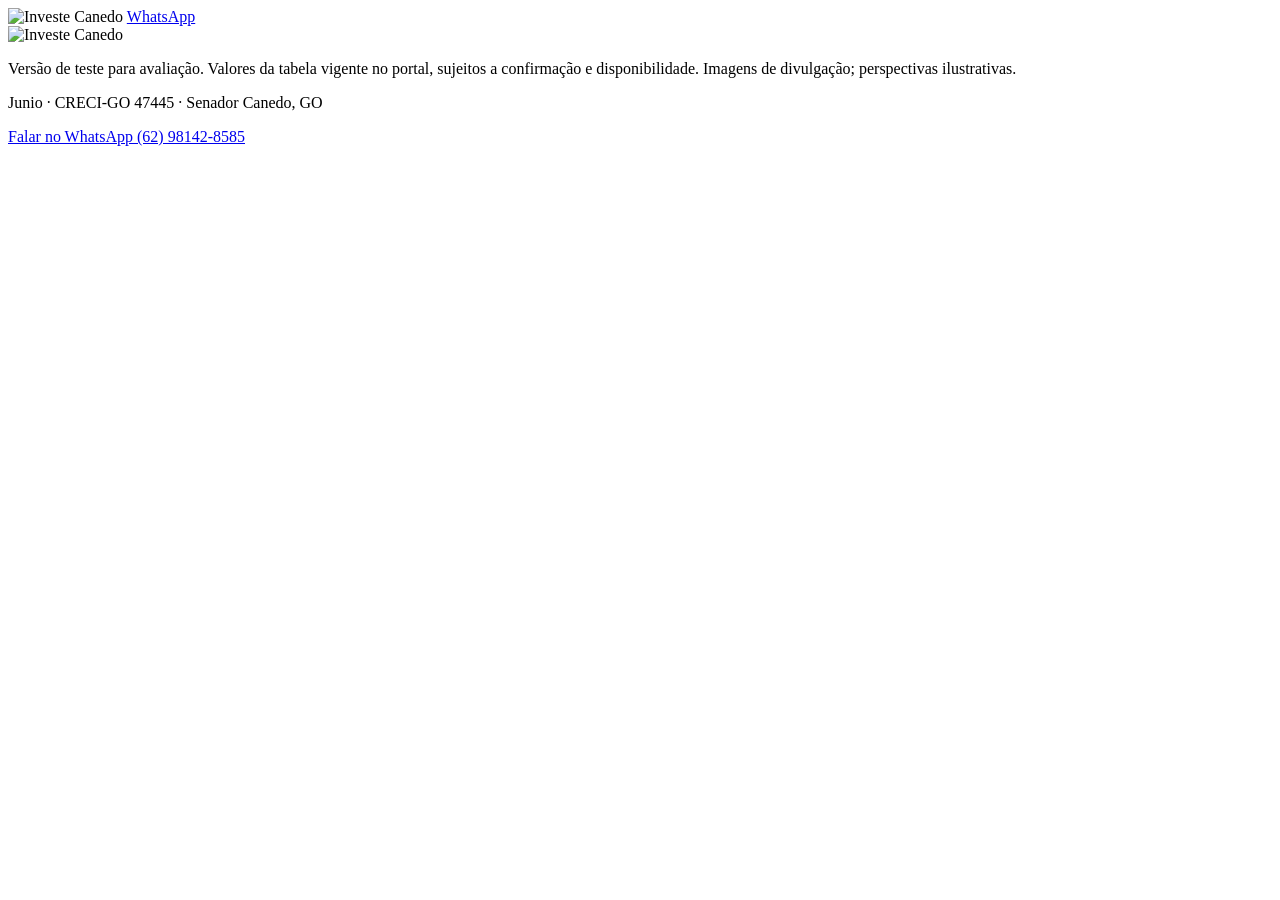
==== index.html @ da69e2e7 "vitrine teste: agendamento de visita (index.html)" ====
<!DOCTYPE html>
<html lang="pt-BR">
<head>
<meta charset="UTF-8">
<meta name="viewport" content="width=device-width, initial-scale=1.0, viewport-fit=cover">
<title>Investe Canedo — Imóveis em Senador Canedo</title>
<meta name="description" content="Lançamentos, apartamentos, casas e lotes em Senador Canedo e região. Versão de teste.">
<link rel="icon" href="favicon-32.png" sizes="32x32">
<link rel="preconnect" href="https://fonts.googleapis.com">
<link rel="preconnect" href="https://fonts.gstatic.com" crossorigin>
<link href="https://fonts.googleapis.com/css2?family=Playfair+Display:wght@600;700;800&family=DM+Sans:wght@400;500;600;700&display=swap" rel="stylesheet">
<link rel="stylesheet" href="styles.css">
</head>
<body data-layout="netflix">

<header class="topbar">
  <img class="brand" src="assets/logo-investe-canedo-Dipdh3-9.png" alt="Investe Canedo">
  <a class="top-cta" id="wa-top" href="#" target="_blank" rel="noopener">WhatsApp</a>
</header>

<main id="app"></main>

<footer class="footer">
  <img class="brand-footer" src="assets/logo-investe-canedo-Dipdh3-9.png" alt="Investe Canedo">
  <p class="f-note">Versão de teste para avaliação. Valores da tabela vigente no portal, sujeitos a confirmação e disponibilidade. Imagens de divulgação; perspectivas ilustrativas.</p>
  <p class="f-note">Junio · CRECI-GO 47445 · Senador Canedo, GO</p>
  <p class="f-note"><a id="wa-footer" href="#" target="_blank" rel="noopener">Falar no WhatsApp (62) 98142-8585</a></p>
</footer>

<a id="wa-float" href="#" target="_blank" rel="noopener" aria-label="Falar no WhatsApp">
  <svg viewBox="0 0 32 32" width="26" height="26" fill="#fff" aria-hidden="true"><path d="M16 3C9.4 3 4 8.4 4 15c0 2.1.6 4.2 1.6 6L4 29l8.2-1.5c1.2.5 2.5.8 3.8.8 6.6 0 12-5.4 12-12S22.6 3 16 3zm5.9 16.9c-.3.8-1.5 1.5-2.4 1.6-.6.1-1.4.2-4.1-.9-3.4-1.4-5.6-4.9-5.8-5.1-.2-.2-1.4-1.9-1.4-3.6s.9-2.5 1.2-2.9c.3-.3.7-.4.9-.4h.7c.2 0 .5-.1.8.6.3.8 1.1 2.6 1.2 2.8.1.2.2.4 0 .7-.1.2-.2.4-.4.6l-.6.7c-.2.2-.4.4-.2.8.2.4 1 1.7 2.2 2.7 1.5 1.4 2.8 1.8 3.2 2 .4.2.6.2.9-.1.2-.3 1-1.2 1.3-1.6.3-.4.5-.3.9-.2.4.1 2.2 1 2.6 1.2.4.2.6.3.7.4.1.3.1 1-.2 1.3z"/></svg>
</a>

<script src="data.js"></script>
<script src="app.js"></script>
</body>
</html>
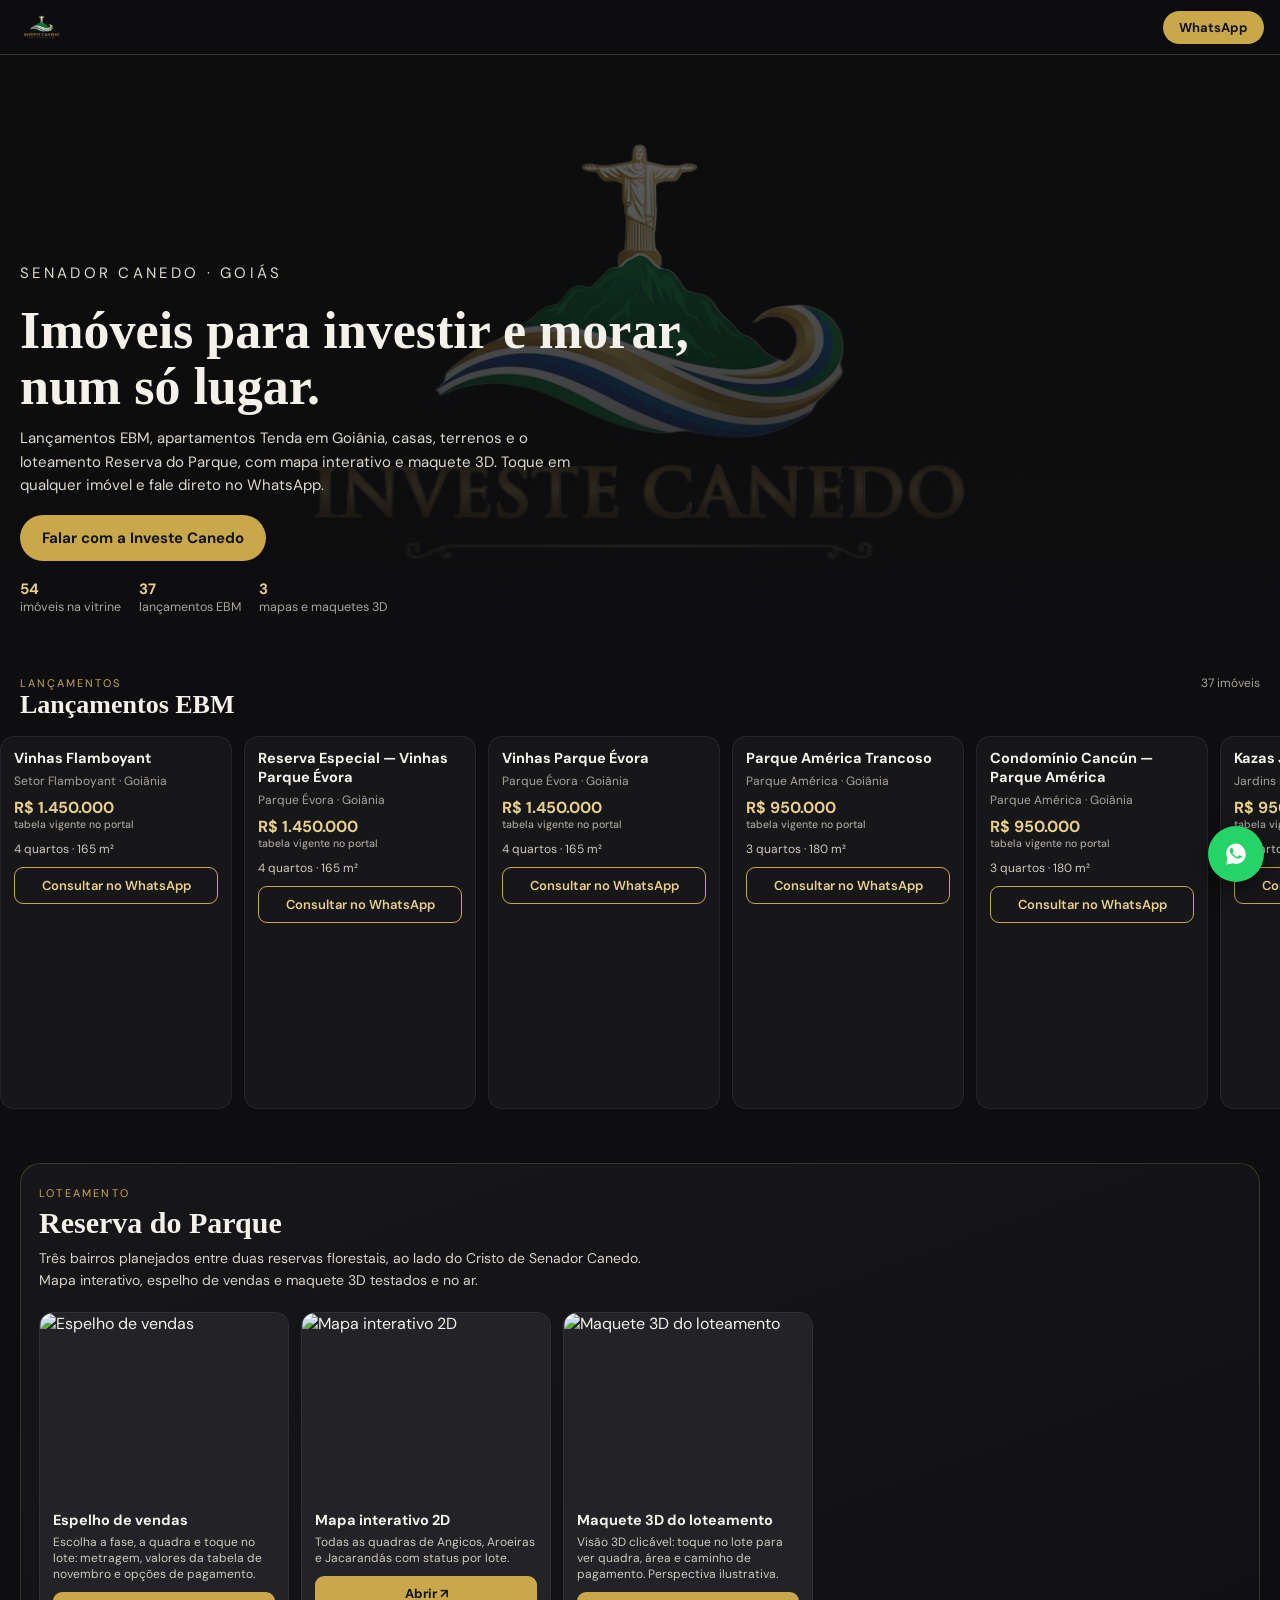
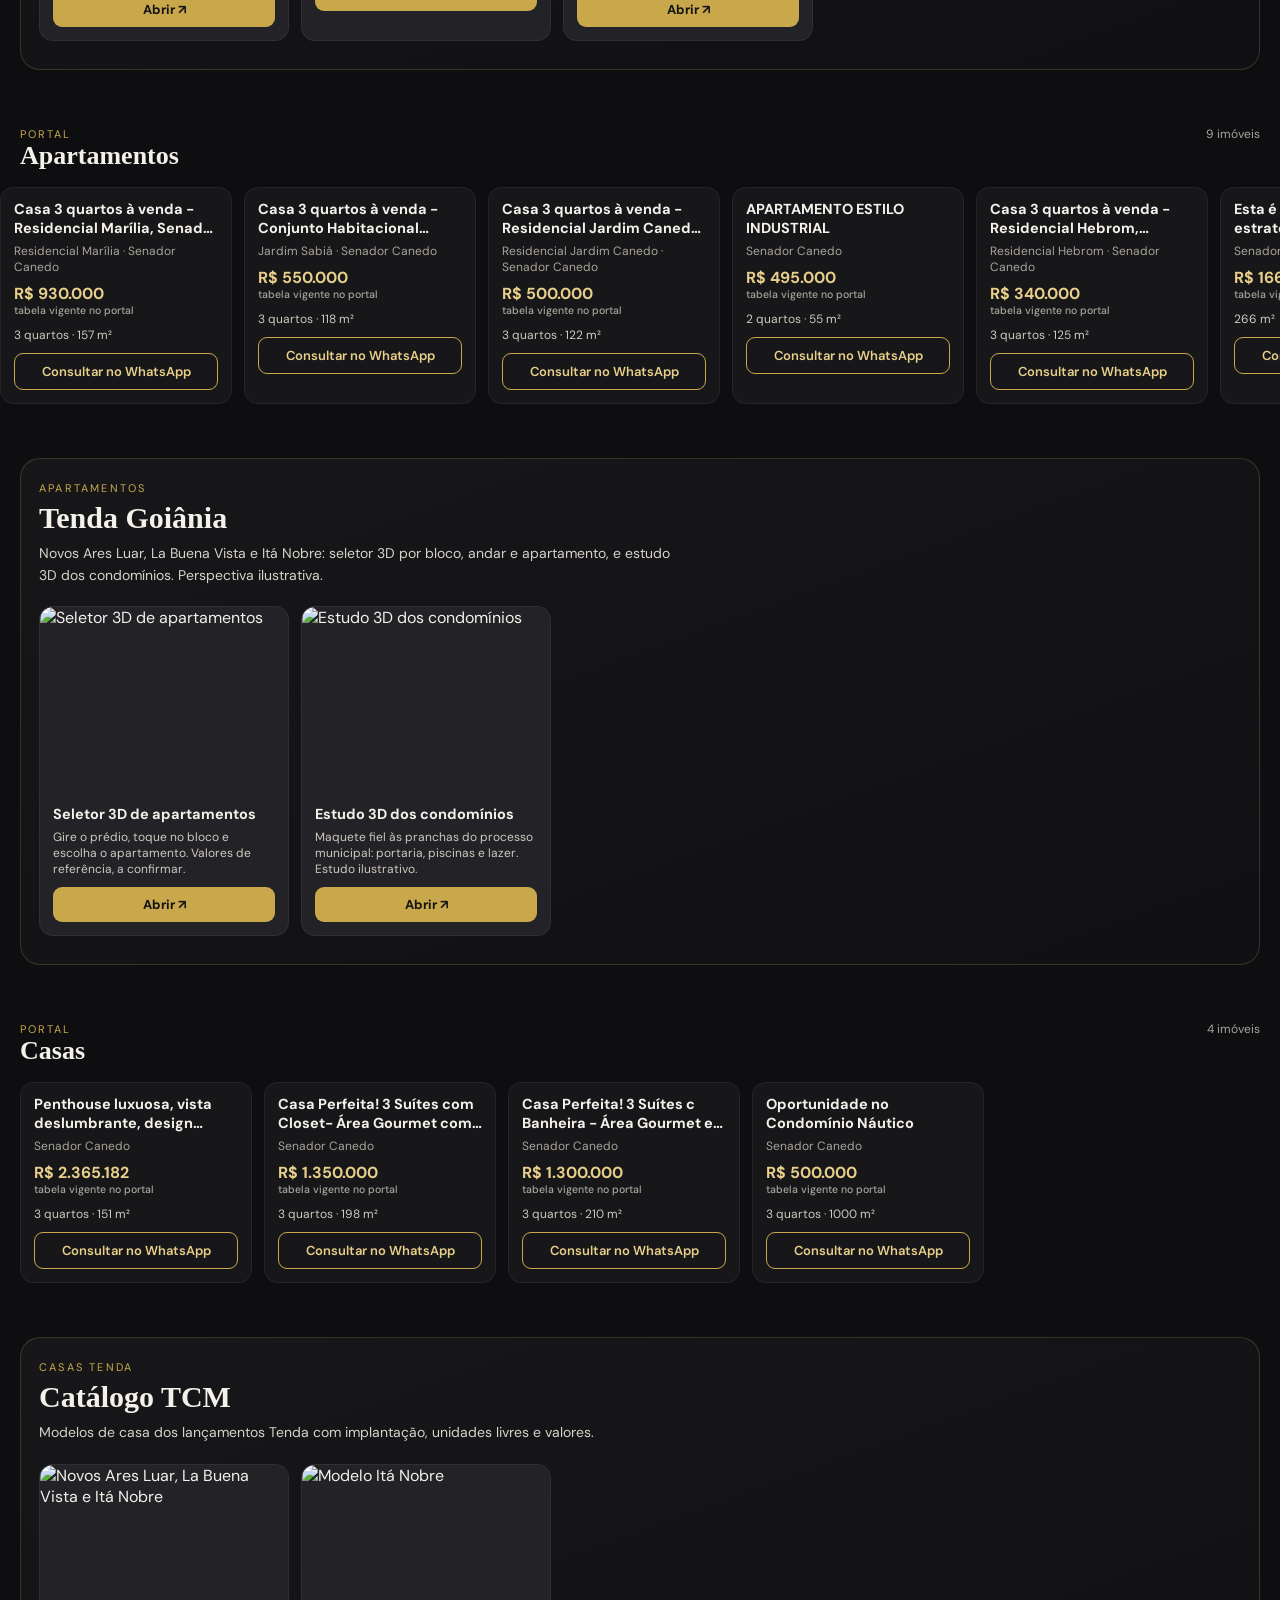
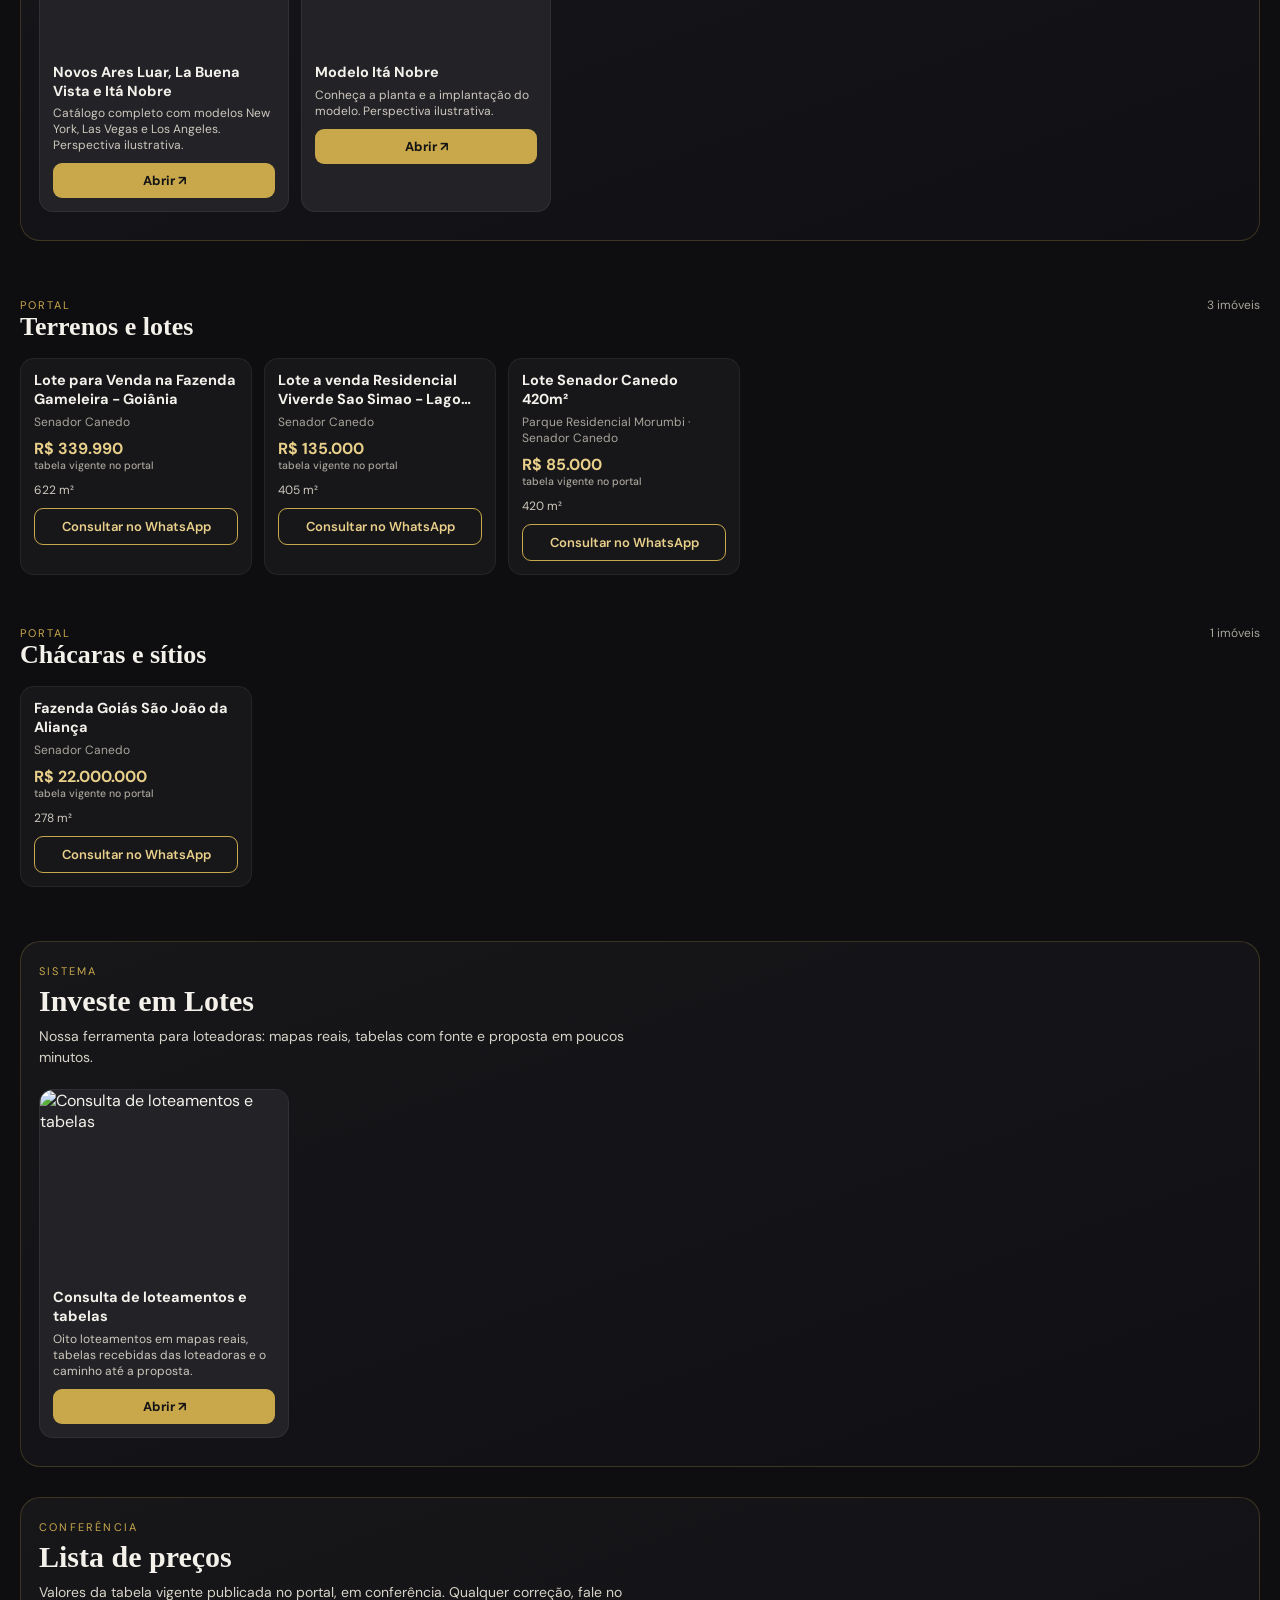
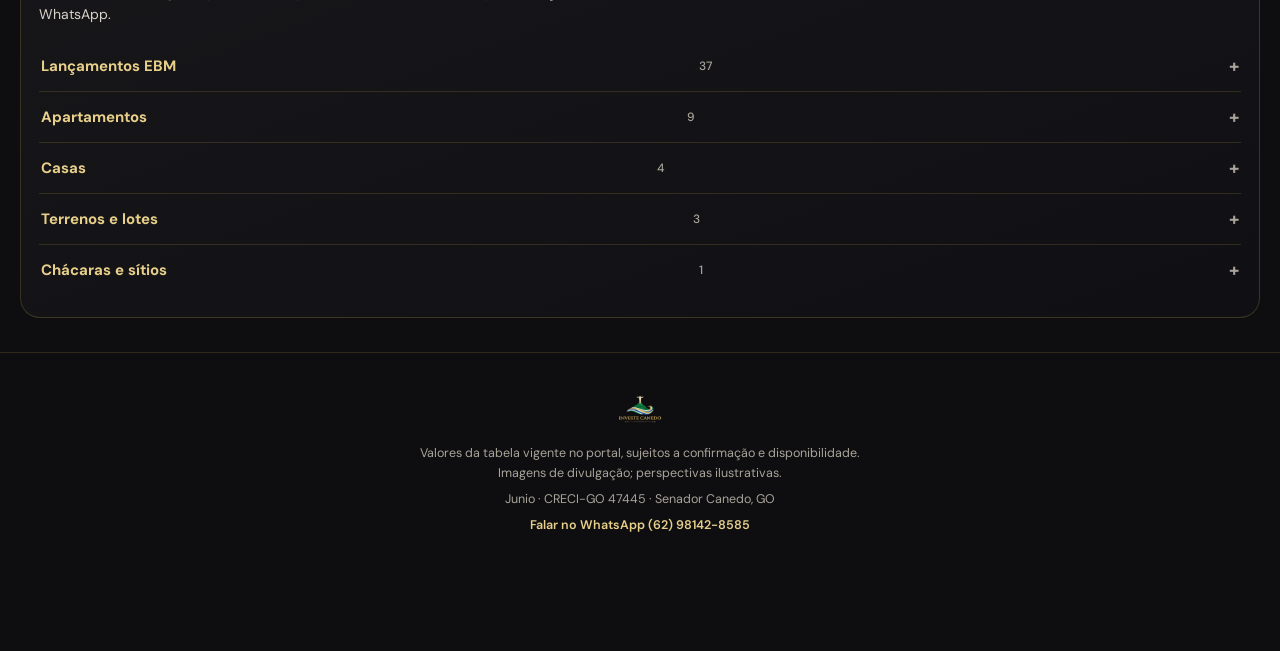
==== commit 1bc7038e: "texto: remove "versão de teste" (meta description + rodapé); medição: GA4 (visits + clique whatsapp_" ====
--- a/index.html
+++ b/index.html
@@ -4,12 +4,22 @@
 <meta charset="UTF-8">
 <meta name="viewport" content="width=device-width, initial-scale=1.0, viewport-fit=cover">
 <title>Investe Canedo — Imóveis em Senador Canedo</title>
-<meta name="description" content="Lançamentos, apartamentos, casas e lotes em Senador Canedo e região. Versão de teste.">
+<meta name="description" content="Lançamentos, apartamentos, casas e lotes em Senador Canedo e região.">
 <link rel="icon" href="favicon-32.png" sizes="32x32">
 <link rel="preconnect" href="https://fonts.googleapis.com">
 <link rel="preconnect" href="https://fonts.gstatic.com" crossorigin>
 <link href="https://fonts.googleapis.com/css2?family=Playfair+Display:wght@600;700;800&family=DM+Sans:wght@400;500;600;700&display=swap" rel="stylesheet">
 <link rel="stylesheet" href="styles.css">
+<!-- Google Analytics GA4 (propriedade Investe Canedo) -->
+<script async src="https://www.googletagmanager.com/gtag/js?id=G-TS22Q76W4Q"></script>
+<script>
+  window.dataLayer = window.dataLayer || [];
+  function gtag(){dataLayer.push(arguments);}
+  gtag('js', new Date());
+  gtag('config', 'G-TS22Q76W4Q');
+</script>
+<!-- Cloudflare Web Analytics (visitas) -->
+<script defer src='https://static.cloudflareinsights.com/beacon.min.js' data-cf-beacon='{"token": "aa598b2d3ddc476e83c06c3bd7ffb5d5"}'></script>
 </head>
 <body data-layout="netflix">
 
@@ -22,7 +32,7 @@
 
 <footer class="footer">
   <img class="brand-footer" src="assets/logo-investe-canedo-Dipdh3-9.png" alt="Investe Canedo">
-  <p class="f-note">Versão de teste para avaliação. Valores da tabela vigente no portal, sujeitos a confirmação e disponibilidade. Imagens de divulgação; perspectivas ilustrativas.</p>
+  <p class="f-note">Valores da tabela vigente no portal, sujeitos a confirmação e disponibilidade. Imagens de divulgação; perspectivas ilustrativas.</p>
   <p class="f-note">Junio · CRECI-GO 47445 · Senador Canedo, GO</p>
   <p class="f-note"><a id="wa-footer" href="#" target="_blank" rel="noopener">Falar no WhatsApp (62) 98142-8585</a></p>
 </footer>
--- a/styles.css
+++ b/styles.css
@@ -0,0 +1,142 @@
+/* Investe Canedo — vitrine de teste, 3 layouts */
+*{margin:0;padding:0;box-sizing:border-box}
+:root{
+  --gold:#c9a84c; --gold-2:#e8cf8a; --ink:#0e0e10; --ink-2:#17171a; --ink-3:#222227;
+  --paper:#faf7f0; --txt:#f4f1ea; --muted:#a9a49a;
+  --serif:'Playfair Display',Georgia,serif; --sans:'DM Sans',system-ui,sans-serif;
+}
+html{scroll-behavior:smooth}
+body{font-family:var(--sans);color:var(--txt);background:var(--ink);-webkit-font-smoothing:antialiased}
+img{display:block;max-width:100%}
+a{color:inherit;text-decoration:none}
+button{font-family:inherit;cursor:pointer}
+
+/* ===== topbar ===== */
+.topbar{position:sticky;top:0;z-index:50;display:flex;align-items:center;justify-content:space-between;
+  padding:10px 16px;background:rgba(14,14,16,.88);backdrop-filter:blur(12px);border-bottom:1px solid rgba(201,168,76,.25)}
+.brand{height:34px;width:auto}
+.layout-switch{display:flex;align-items:center;gap:6px}
+.switch-label{font-size:11px;letter-spacing:.14em;text-transform:uppercase;color:var(--muted);margin-right:2px}
+.sw{width:30px;height:30px;border-radius:50%;border:1px solid rgba(201,168,76,.5);background:transparent;color:var(--gold-2);font-weight:600;font-size:13px}
+.sw.active{background:var(--gold);color:#141414;border-color:var(--gold)}
+
+/* ===== hero ===== */
+.hero{position:relative;min-height:66vh;display:flex;align-items:flex-end;overflow:hidden}
+.hero-bg{position:absolute;inset:0;width:100%;height:100%;object-fit:cover;opacity:.5}
+.hero::after{content:"";position:absolute;inset:0;background:linear-gradient(180deg,rgba(14,14,16,.25) 0%,rgba(14,14,16,.55) 55%,var(--ink) 100%)}
+.hero-inner{position:relative;z-index:2;padding:28px 20px 34px;max-width:860px}
+.hero-kicker{font-size:12px;letter-spacing:.22em;text-transform:uppercase;color:var(--gold-2);margin-bottom:10px}
+.hero h1{font-family:var(--serif);font-size:clamp(30px,7vw,52px);line-height:1.08;margin-bottom:12px}
+.hero p{color:#ded9cf;font-size:15px;line-height:1.55;max-width:56ch;margin-bottom:18px}
+.hero-cta{display:inline-flex;align-items:center;gap:8px;background:var(--gold);color:#141414;font-weight:700;
+  padding:13px 22px;border-radius:999px;font-size:15px}
+.hero-stats{display:flex;gap:18px;margin-top:18px;flex-wrap:wrap}
+.hero-stats span{font-size:12.5px;color:var(--muted)}
+.hero-stats b{color:var(--gold-2);font-size:15px;display:block}
+
+/* ===== rows (netflix) ===== */
+.row{padding:26px 0 6px}
+.row-head{display:flex;align-items:baseline;justify-content:space-between;padding:0 20px 12px}
+.row-title{font-family:var(--serif);font-size:clamp(19px,4.6vw,26px)}
+.row-tag{font-size:11px;letter-spacing:.18em;text-transform:uppercase;color:var(--gold)}
+.row-count{font-size:12px;color:var(--muted)}
+.rail{display:flex;gap:12px;overflow-x:auto;padding:4px 20px 18px;scroll-snap-type:x mandatory;-webkit-overflow-scrolling:touch}
+.rail::-webkit-scrollbar{display:none}
+.card{scroll-snap-align:start;flex:0 0 232px;background:var(--ink-2);border:1px solid rgba(255,255,255,.06);
+  border-radius:14px;overflow:hidden;transition:transform .18s ease,border-color .18s ease}
+.card:active{transform:scale(.97)}
+.card-img{position:relative;aspect-ratio:4/3;background:var(--ink-3);overflow:hidden}
+.card-img img{width:100%;height:100%;object-fit:cover;transition:transform .35s ease}
+.card:hover .card-img img{transform:scale(1.06)}
+.badge{position:absolute;top:10px;left:10px;background:rgba(14,14,16,.82);border:1px solid var(--gold);
+  color:var(--gold-2);font-size:10px;letter-spacing:.12em;text-transform:uppercase;padding:4px 9px;border-radius:999px}
+.card-body{padding:12px 13px 13px}
+.card-name{font-weight:700;font-size:14.5px;line-height:1.3;margin-bottom:5px;display:-webkit-box;-webkit-line-clamp:2;-webkit-box-orient:vertical;overflow:hidden}
+.card-loc{font-size:12px;color:var(--muted);margin-bottom:8px}
+.card-price{font-size:16px;font-weight:700;color:var(--gold-2);margin-bottom:10px}
+.card-price small{display:block;font-size:10.5px;font-weight:500;color:var(--muted)}
+.card-meta{font-size:12px;color:#cfc9be;margin-bottom:10px}
+.card-wa{display:flex;align-items:center;justify-content:center;gap:7px;width:100%;padding:9px 10px;
+  border:1px solid var(--gold);border-radius:9px;color:var(--gold-2);font-size:13px;font-weight:600;background:transparent}
+.card-wa:active{background:rgba(201,168,76,.14)}
+
+/* ===== section blocks (rdp/tenda/tcm/iel) ===== */
+.block{margin:30px 20px;padding:22px 18px;background:linear-gradient(160deg,var(--ink-2),#101014);
+  border:1px solid rgba(201,168,76,.22);border-radius:20px}
+.block-tag{font-size:11px;letter-spacing:.2em;text-transform:uppercase;color:var(--gold);margin-bottom:6px}
+.block-title{font-family:var(--serif);font-size:clamp(21px,5.4vw,30px);margin-bottom:8px}
+.block-desc{color:#d8d3c8;font-size:14px;line-height:1.55;max-width:64ch;margin-bottom:16px}
+.block .rail{padding:4px 0 6px}
+.block .card{flex-basis:250px;background:var(--ink-3)}
+.block .card-open{display:inline-flex;align-items:center;gap:6px;width:100%;justify-content:center;
+  padding:9px 10px;border-radius:9px;background:var(--gold);color:#141414;font-size:13px;font-weight:700}
+
+/* ===== footer / float ===== */
+.footer{padding:36px 20px 110px;text-align:center;border-top:1px solid rgba(201,168,76,.18);margin-top:34px}
+.brand-footer{height:40px;margin:0 auto 14px}
+.f-note{font-size:12.5px;color:var(--muted);line-height:1.6;max-width:60ch;margin:6px auto}
+.f-note a{color:var(--gold-2);font-weight:600}
+#wa-float{position:fixed;right:16px;bottom:18px;z-index:60;width:56px;height:56px;border-radius:50%;
+  background:#25d366;display:flex;align-items:center;justify-content:center;box-shadow:0 8px 24px rgba(0,0,0,.45)}
+
+/* ================= LAYOUT 2 — GRADE ================= */
+body[data-layout="grade"] .hero{min-height:52vh}
+body[data-layout="grade"] .rail{display:grid;grid-template-columns:repeat(auto-fill,minmax(158px,1fr));overflow:visible;padding:4px 20px 8px}
+body[data-layout="grade"] .card{flex:none}
+body[data-layout="grade"] .block .rail{grid-template-columns:repeat(auto-fill,minmax(220px,1fr))}
+body[data-layout="grade"] .filters{position:sticky;top:55px;z-index:40;display:flex;gap:8px;overflow-x:auto;
+  padding:10px 16px;background:rgba(14,14,16,.92);backdrop-filter:blur(10px)}
+body[data-layout="grade"] .filters::-webkit-scrollbar{display:none}
+.chip{flex:0 0 auto;padding:8px 14px;border-radius:999px;border:1px solid rgba(201,168,76,.4);background:transparent;color:var(--gold-2);font-size:13px;font-weight:600}
+.chip.active{background:var(--gold);color:#141414}
+body[data-layout="grade"] .row.hidden{display:none}
+
+/* ================= LAYOUT 3 — REVISTA ================= */
+body[data-layout="revista"]{background:var(--paper);color:#1c1a16}
+body[data-layout="revista"] .topbar{background:rgba(250,247,240,.9);border-bottom:1px solid rgba(28,26,22,.12)}
+body[data-layout="revista"] .sw{color:#7a6a3a;border-color:rgba(122,106,58,.5)}
+body[data-layout="revista"] .sw.active{background:#1c1a16;color:var(--gold-2);border-color:#1c1a16}
+body[data-layout="revista"] .switch-label{color:#8a8478}
+body[data-layout="revista"] .hero::after{background:linear-gradient(180deg,rgba(250,247,240,.05) 0%,rgba(20,18,14,.45) 55%,rgba(250,247,240,.92) 100%)}
+body[data-layout="revista"] .hero h1{color:#141210}
+body[data-layout="revista"] .hero p{color:#3c3830}
+body[data-layout="revista"] .hero-stats span{color:#6b655a}
+body[data-layout="revista"] .hero-cta{background:#1c1a16;color:var(--gold-2)}
+body[data-layout="revista"] .rail{display:block;overflow:visible;padding:4px 20px}
+body[data-layout="revista"] .card{flex:none;width:100%;margin-bottom:18px;background:#fff;border:1px solid rgba(28,26,22,.1);
+  border-radius:18px;box-shadow:0 10px 30px rgba(28,26,22,.07)}
+body[data-layout="revista"] .card-img{aspect-ratio:16/9}
+body[data-layout="revista"] .card-name{font-family:var(--serif);font-size:19px;font-weight:700}
+body[data-layout="revista"] .card-loc{color:#7d7668}
+body[data-layout="revista"] .card-price{color:#8a6d1f}
+body[data-layout="revista"] .card-price small{color:#9a937f}
+body[data-layout="revista"] .card-meta{color:#5c5648}
+body[data-layout="revista"] .card-wa{border-color:#1c1a16;color:#1c1a16}
+body[data-layout="revista"] .row-title{color:#141210;font-size:clamp(24px,6vw,34px)}
+body[data-layout="revista"] .row-tag{color:#8a6d1f}
+body[data-layout="revista"] .row-count{color:#8a8478}
+body[data-layout="revista"] .block{background:#fff;border:1px solid rgba(28,26,22,.12);box-shadow:0 14px 40px rgba(28,26,22,.08)}
+body[data-layout="revista"] .block-title{color:#141210}
+body[data-layout="revista"] .block-desc{color:#4a453b}
+body[data-layout="revista"] .block-tag{color:#8a6d1f}
+body[data-layout="revista"] .block .card{background:#fdfcf9;box-shadow:none;margin-bottom:0}
+body[data-layout="revista"] .block .rail{display:grid;grid-template-columns:1fr;gap:14px}
+body[data-layout="revista"] .block .card-open{background:#1c1a16;color:var(--gold-2)}
+body[data-layout="revista"] .footer{border-top:1px solid rgba(28,26,22,.14)}
+body[data-layout="revista"] .f-note{color:#7d7668}
+body[data-layout="revista"] .f-note a{color:#8a6d1f}
+
+/* ===== versão final: CTA no topo + lista de preços ===== */
+.top-cta{font-size:13px;font-weight:700;color:#141414;background:var(--gold);padding:8px 16px;border-radius:999px}
+.pricelist .pl-cat{border-top:1px solid rgba(201,168,76,.18)}
+.pricelist .pl-cat:first-of-type{border-top:none}
+.pricelist summary{list-style:none;cursor:pointer;display:flex;justify-content:space-between;align-items:center;
+  padding:13px 2px;font-weight:700;font-size:15px;color:var(--gold-2)}
+.pricelist summary::-webkit-details-marker{display:none}
+.pricelist summary::after{content:"+";font-size:18px;color:var(--muted)}
+.pricelist details[open] summary::after{content:"–"}
+.pricelist summary span{font-size:12px;color:var(--muted);font-weight:500;margin-left:6px}
+.pricelist ul{list-style:none;padding:0 2px 10px}
+.pricelist li{display:flex;justify-content:space-between;gap:12px;padding:7px 0;border-bottom:1px dashed rgba(255,255,255,.07);font-size:13px}
+.pl-name{color:#ddd8ce;line-height:1.35}
+.pl-price{color:var(--gold-2);font-weight:700;white-space:nowrap}
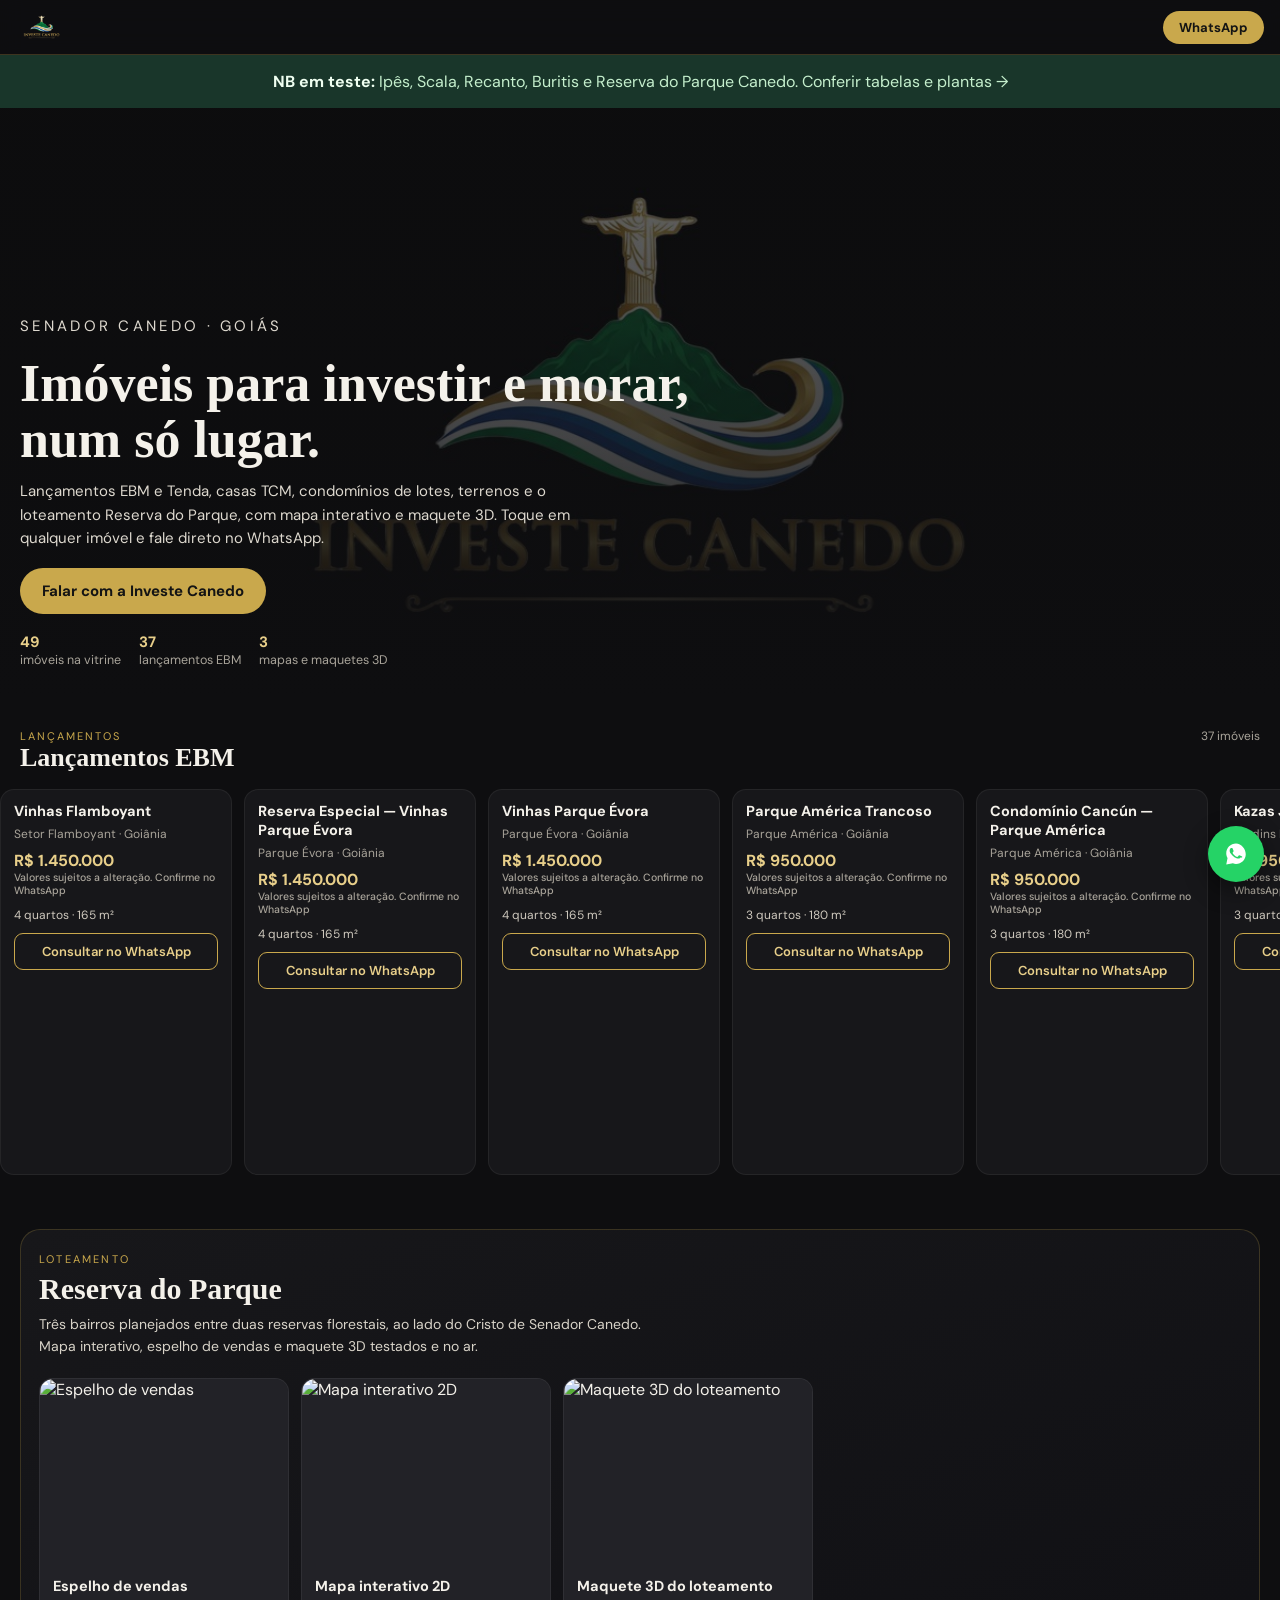
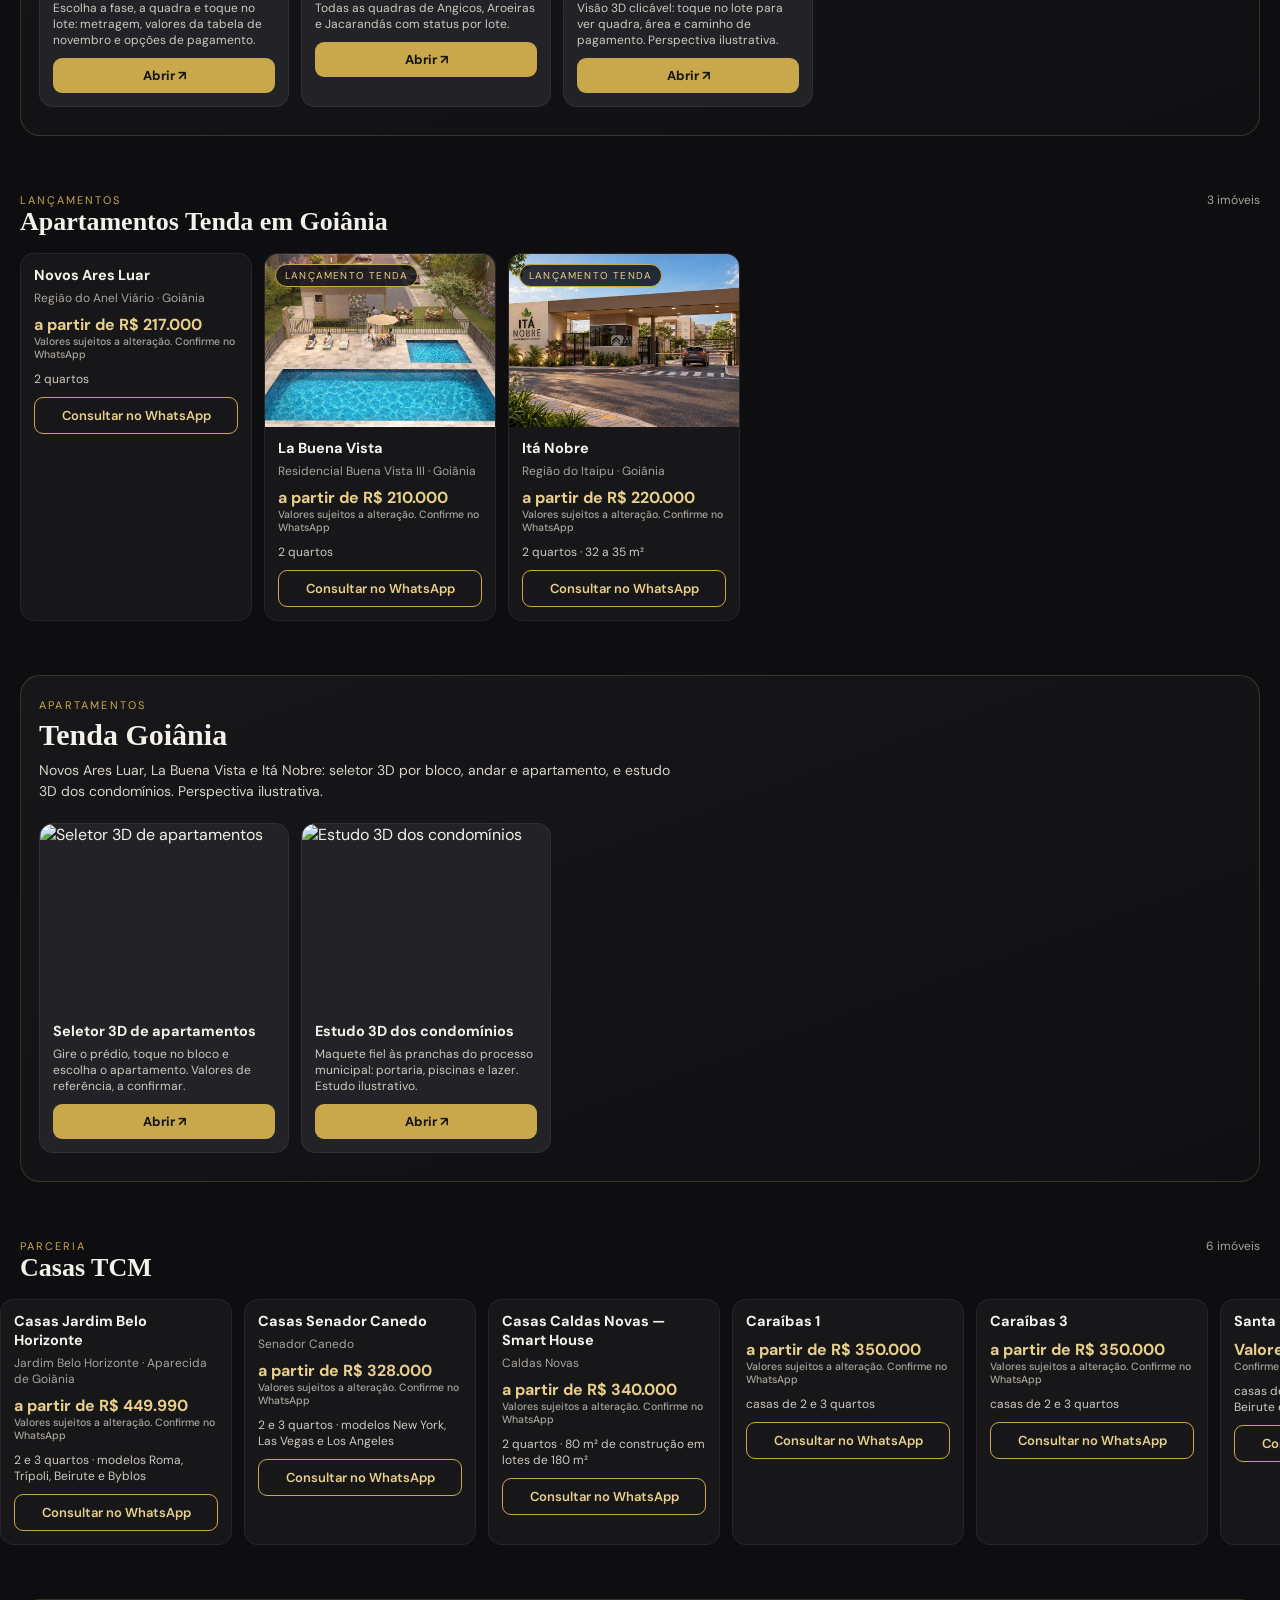
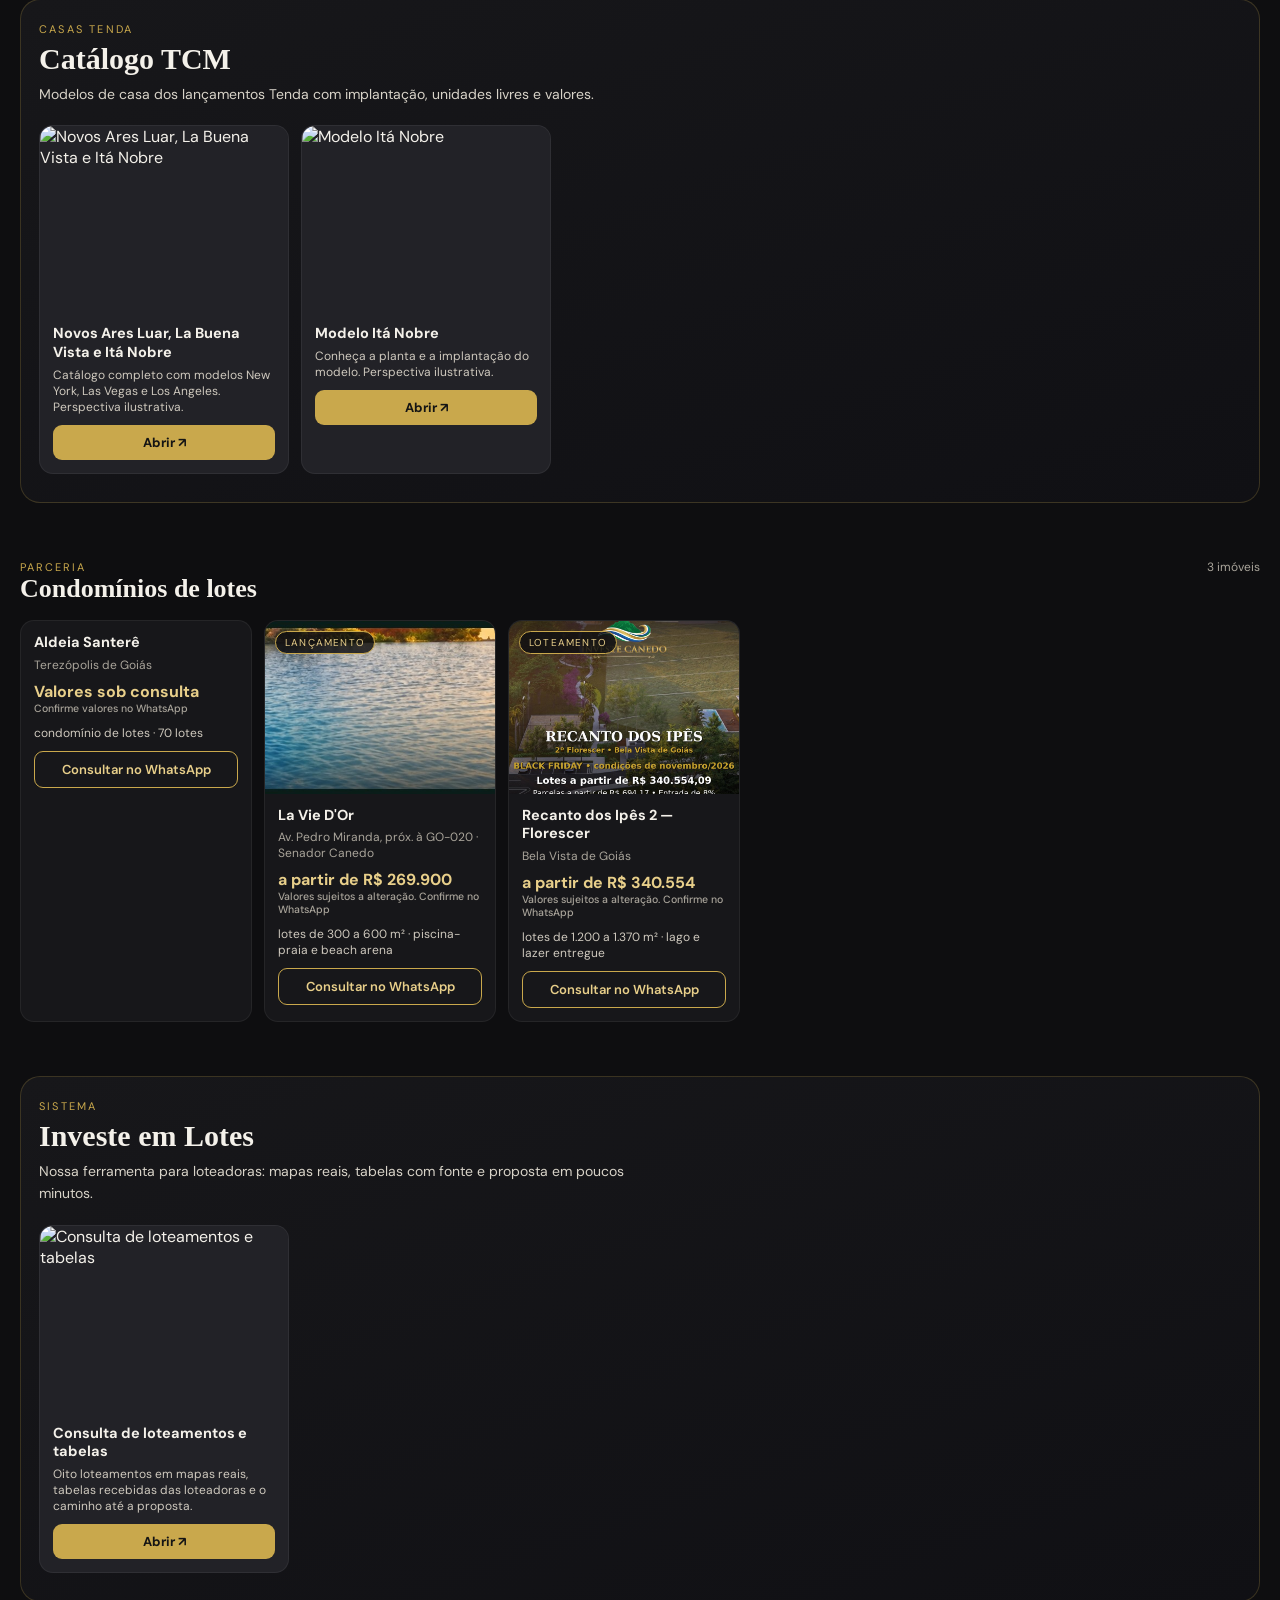
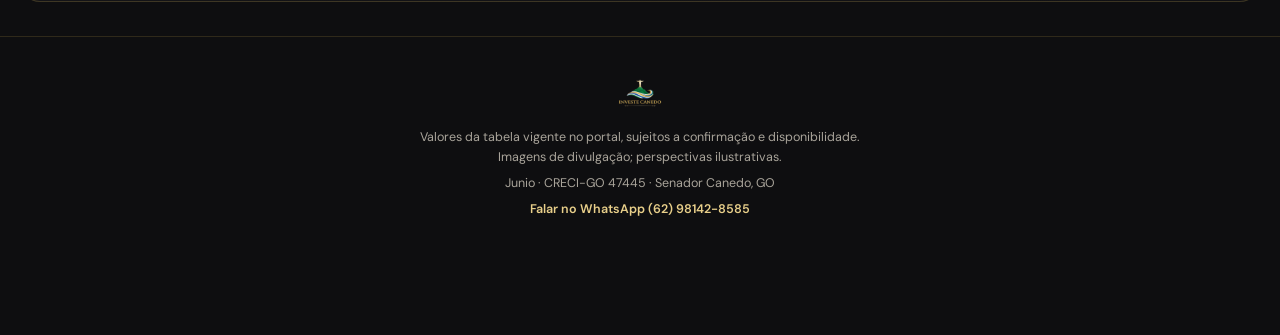
==== commit 146438ff: "Link isolated NB preview from test home and clarify historical Scala map" ====
--- a/index.html
+++ b/index.html
@@ -28,6 +28,7 @@
   <a class="top-cta" id="wa-top" href="#" target="_blank" rel="noopener">WhatsApp</a>
 </header>
 
+<aside style="padding:16px 24px;background:#19362a;color:#effff1;text-align:center"><strong>NB em teste:</strong> <a style="color:#c5efcd" href="nb.html">Ipês, Scala, Recanto, Buritis e Reserva do Parque Canedo. Conferir tabelas e plantas →</a></aside>
 <main id="app"></main>
 
 <footer class="footer">
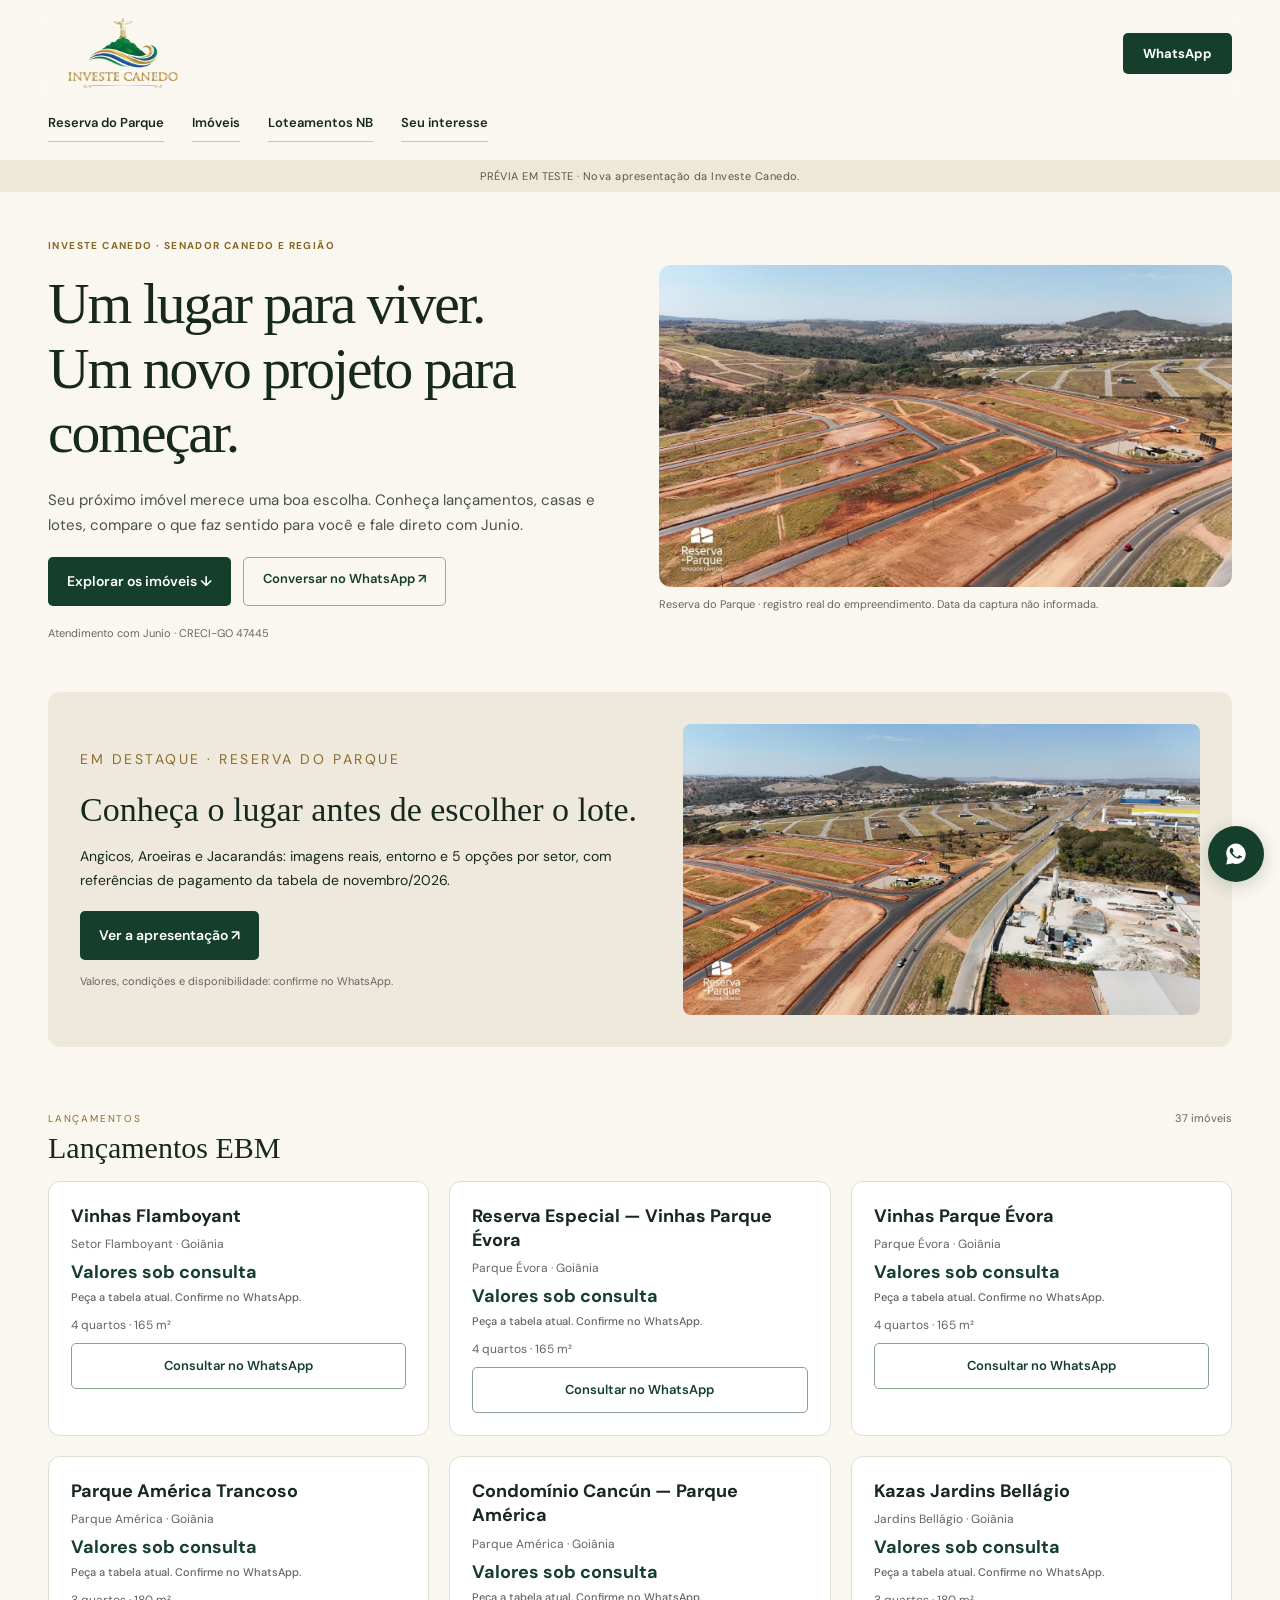
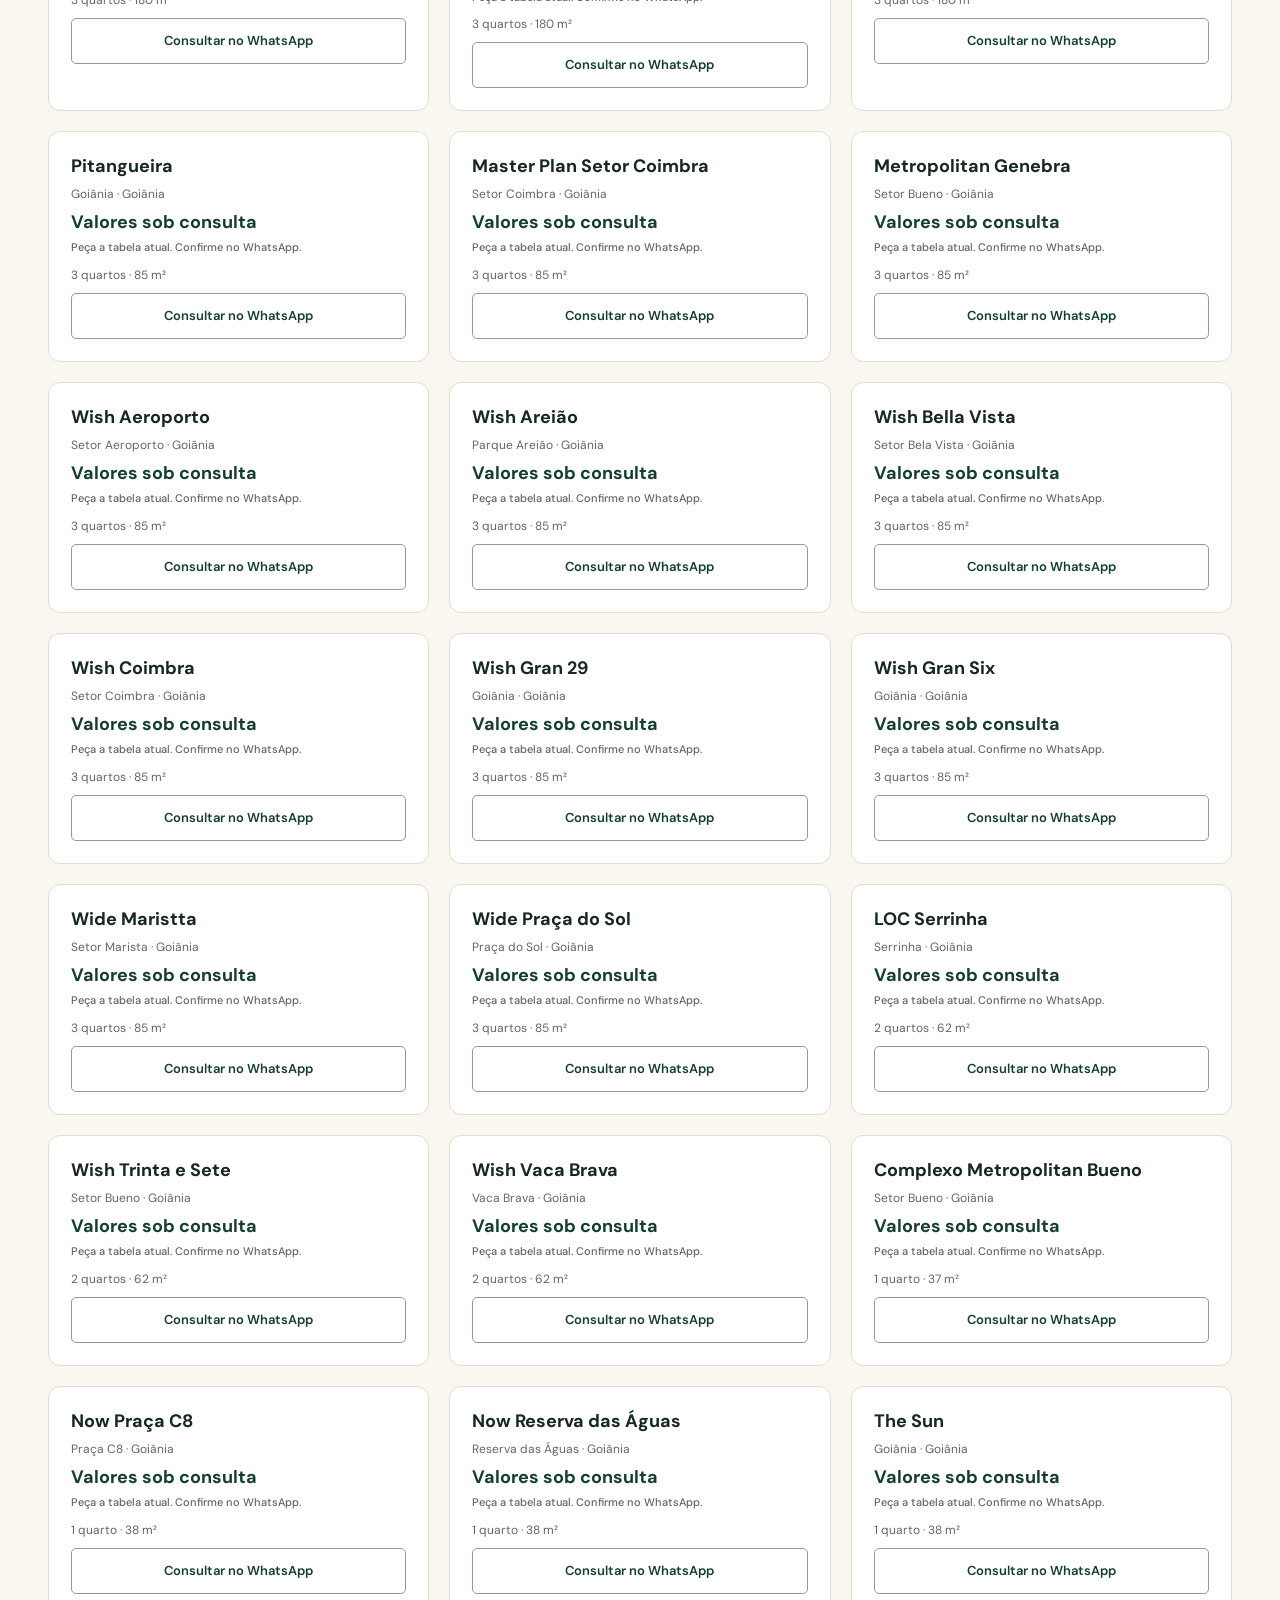
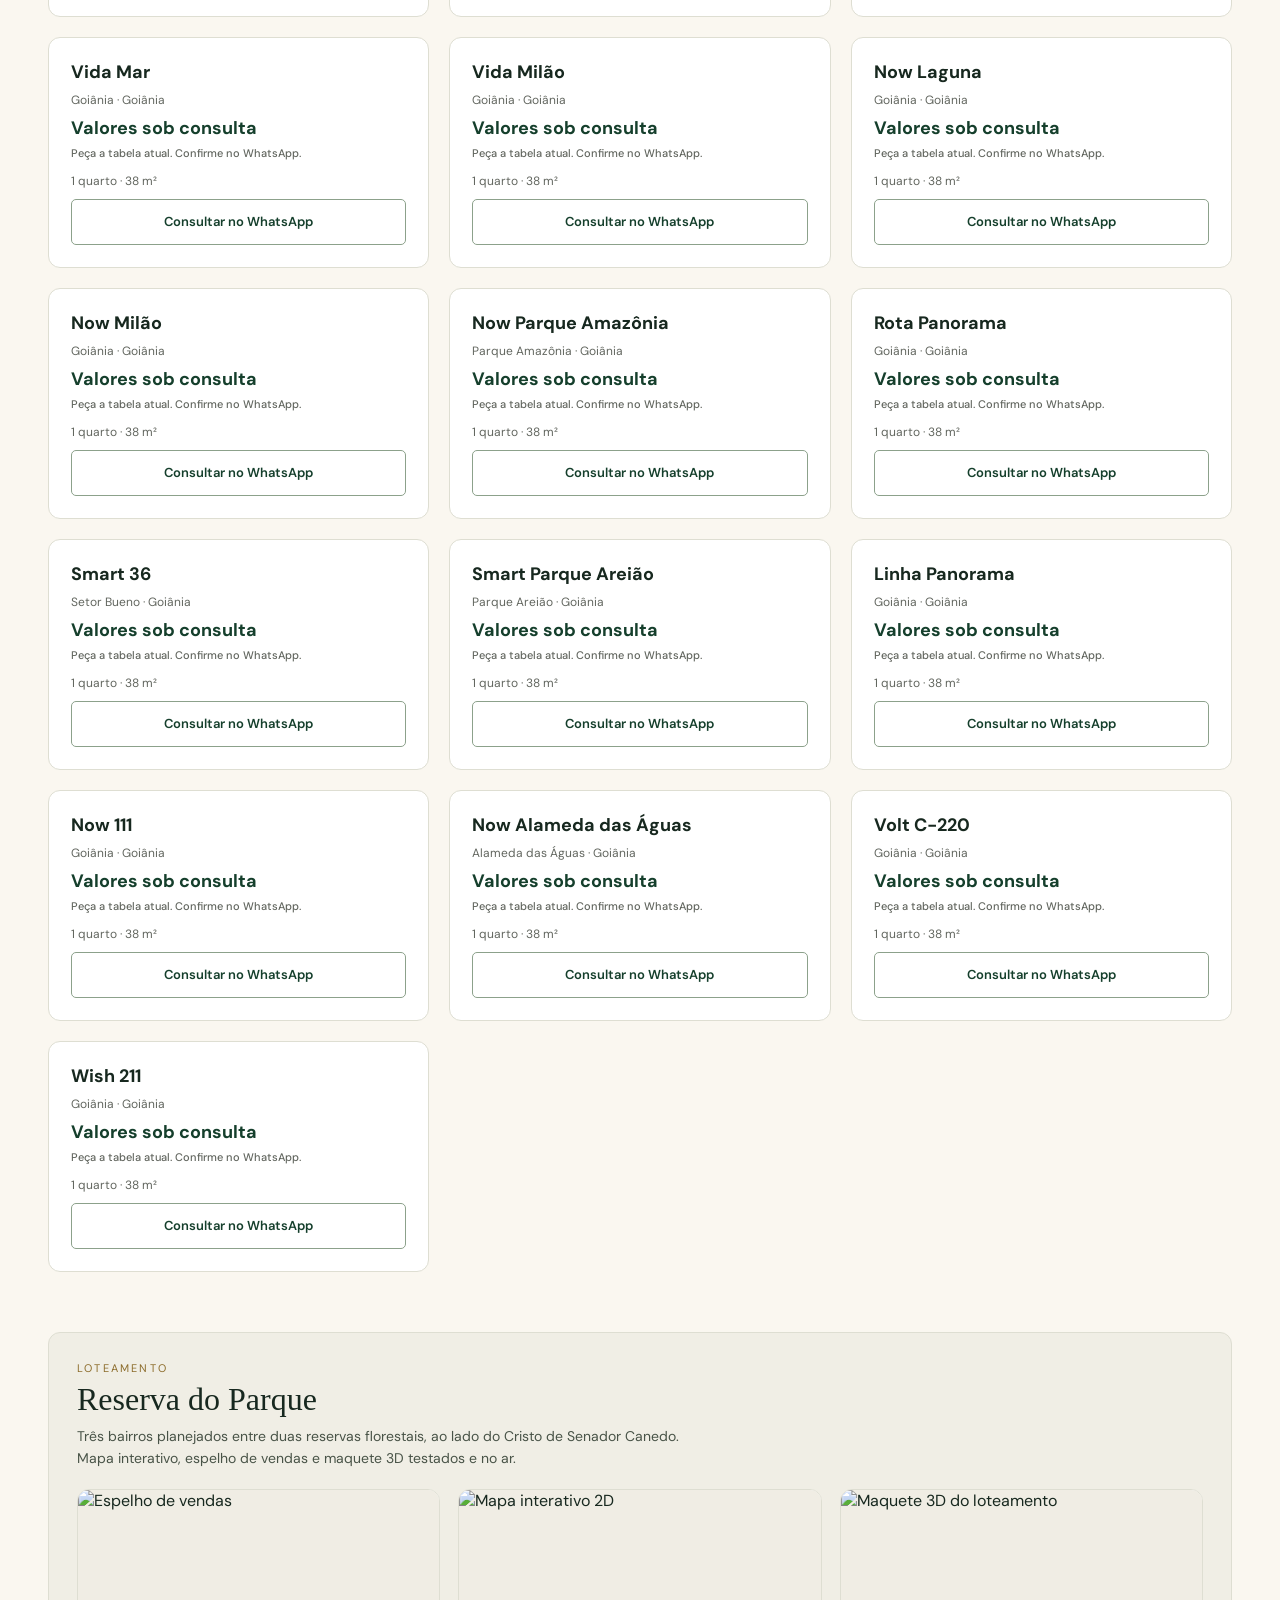
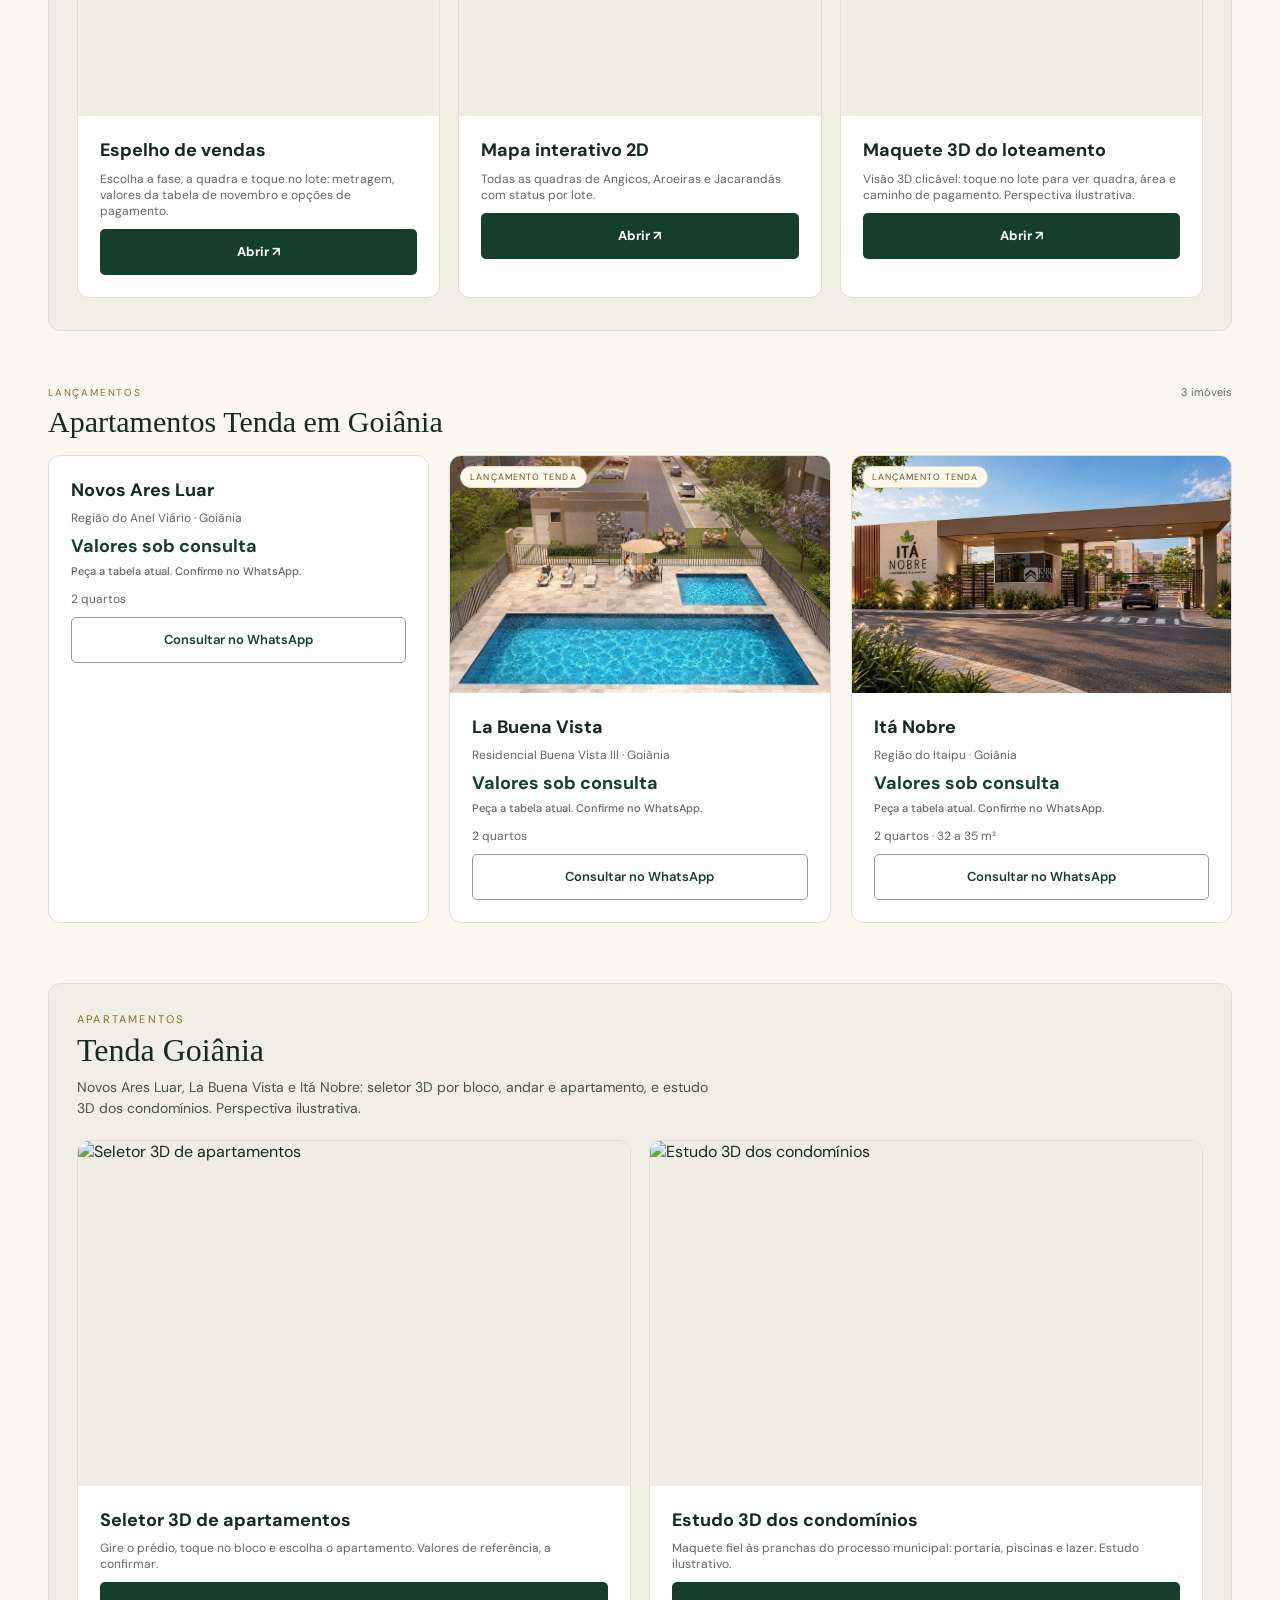
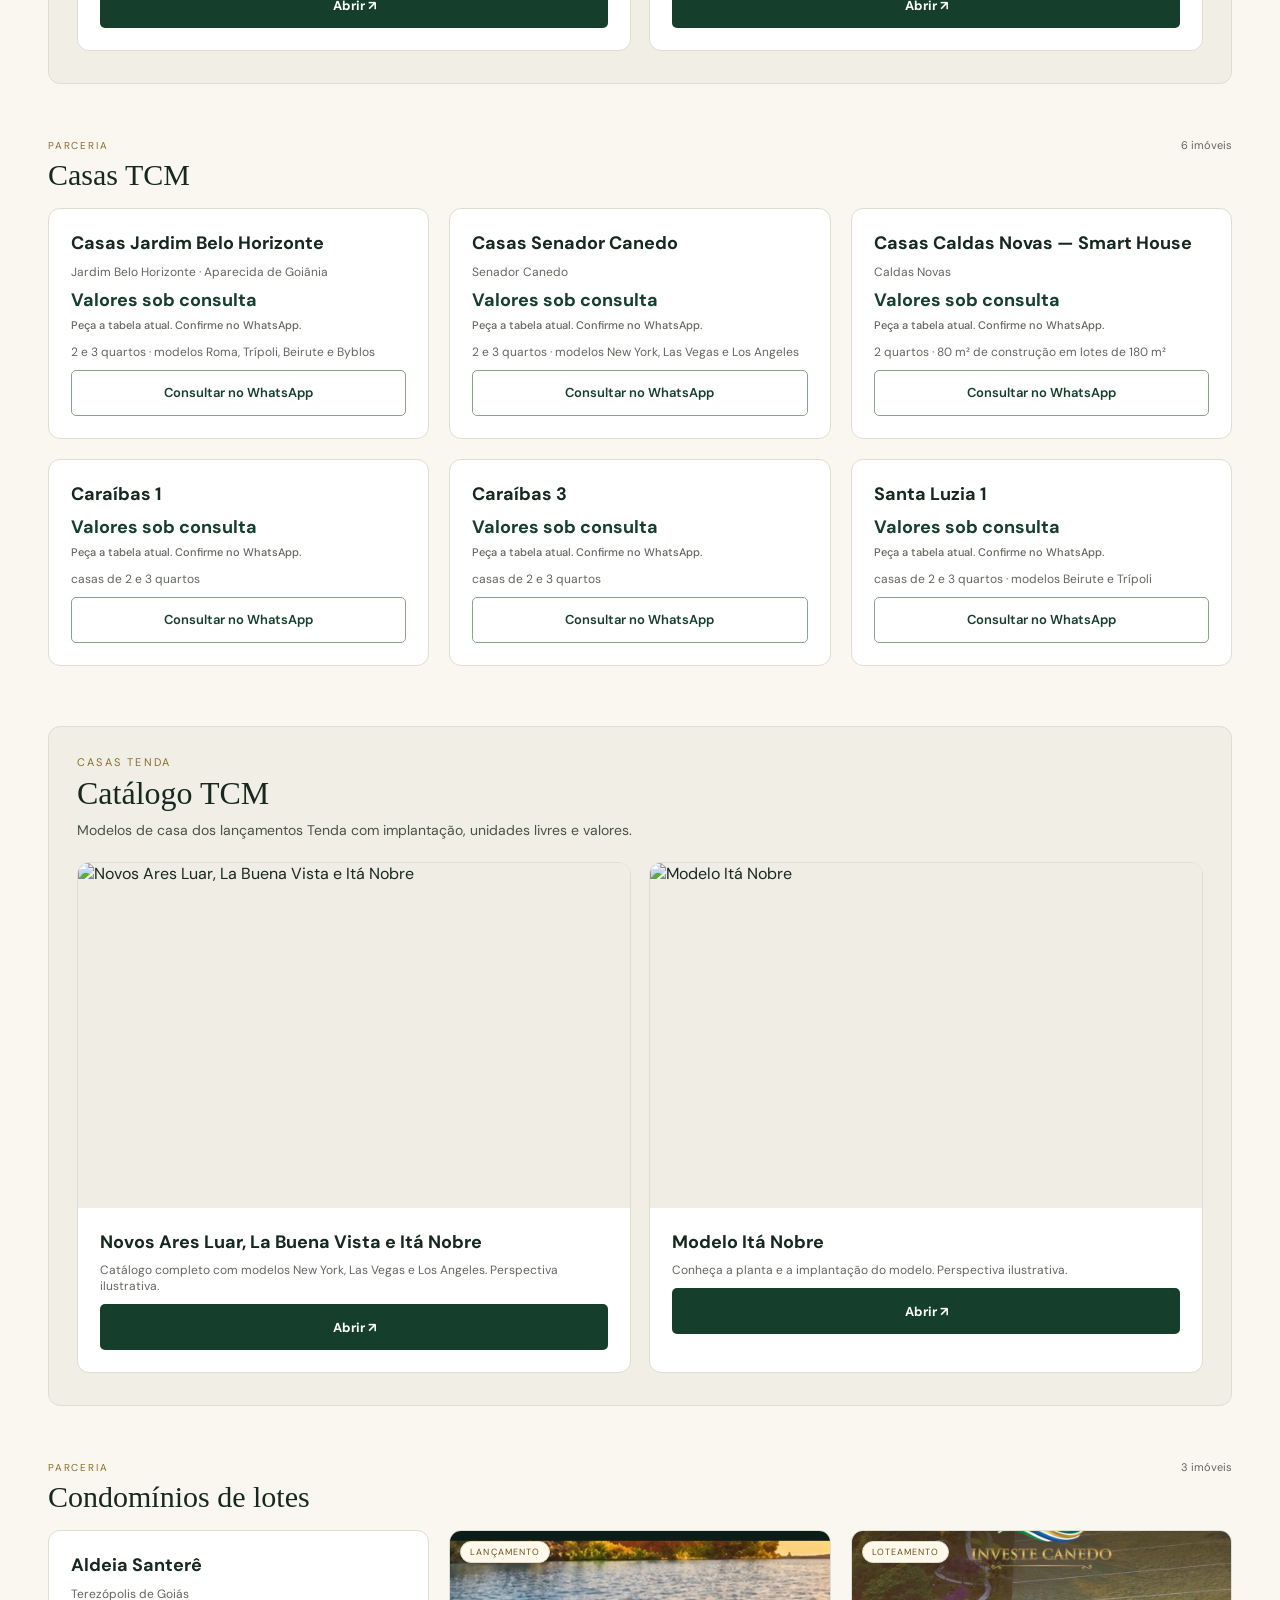
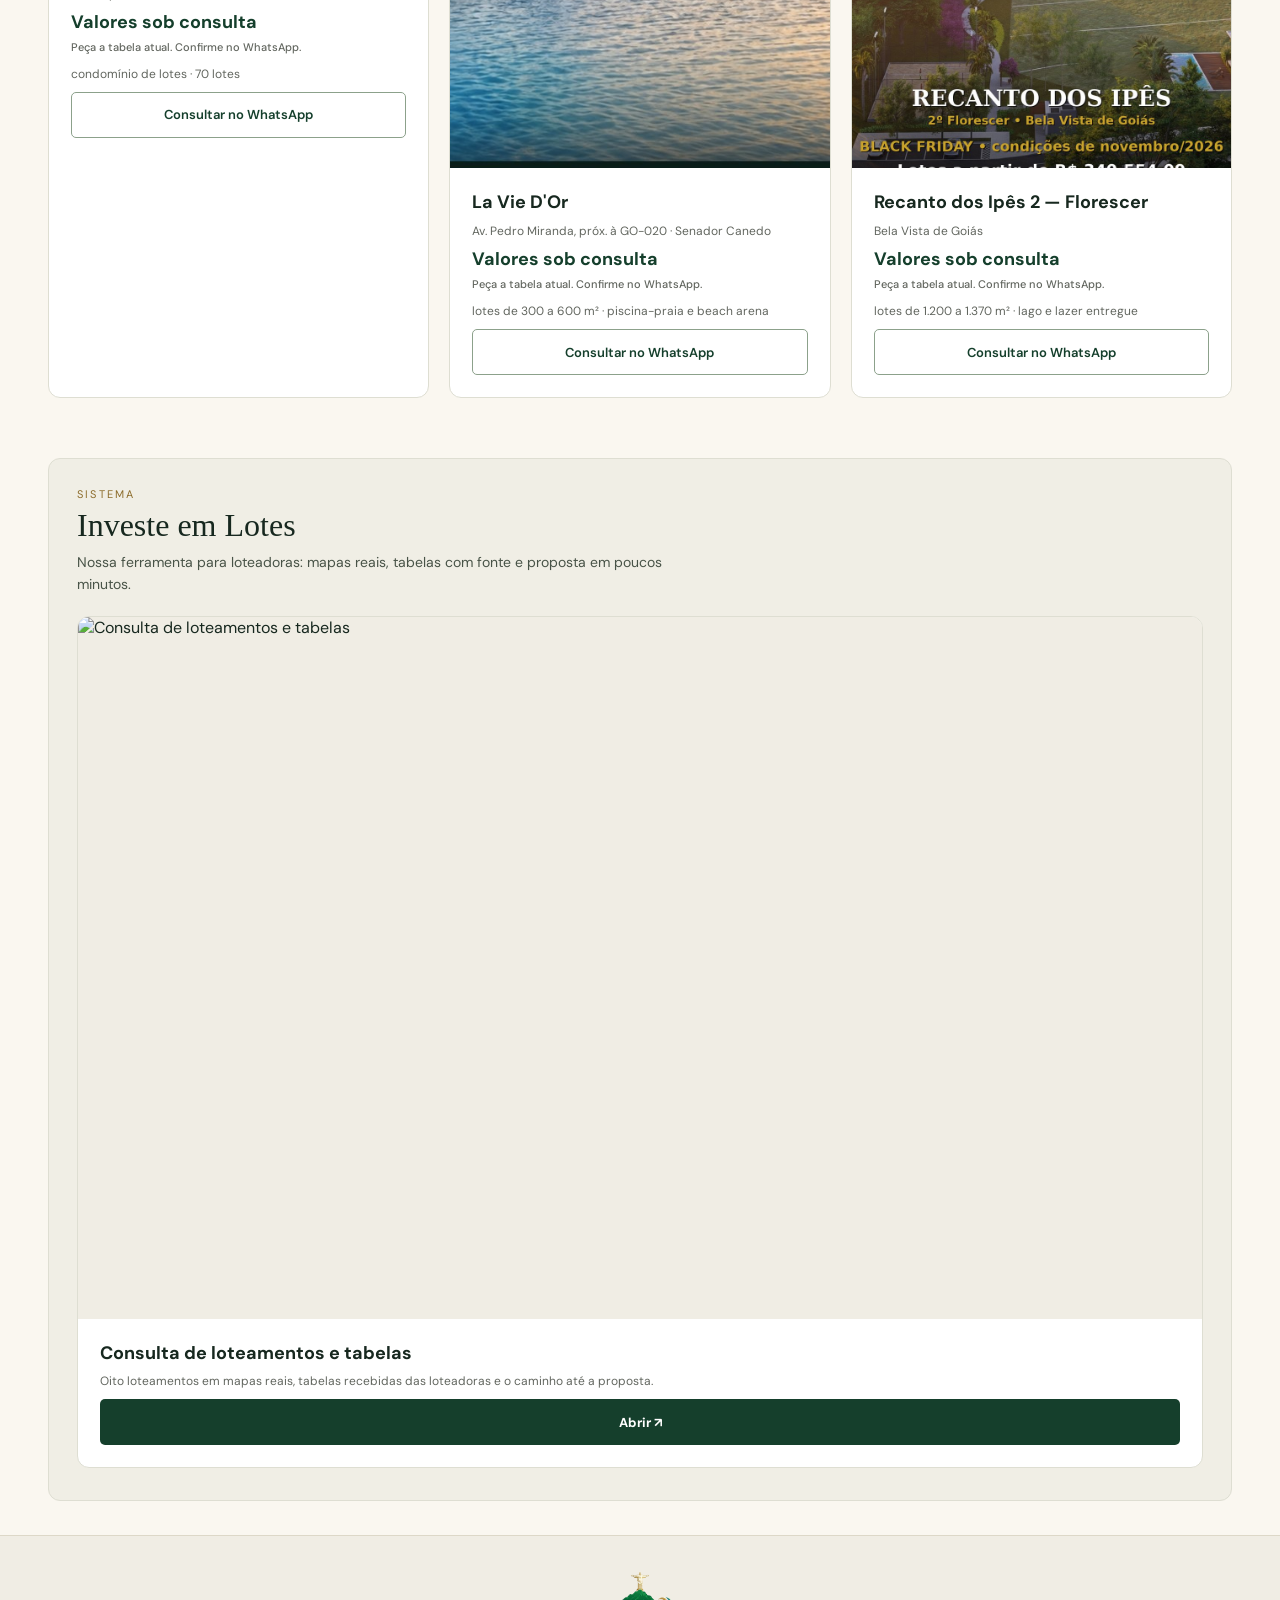
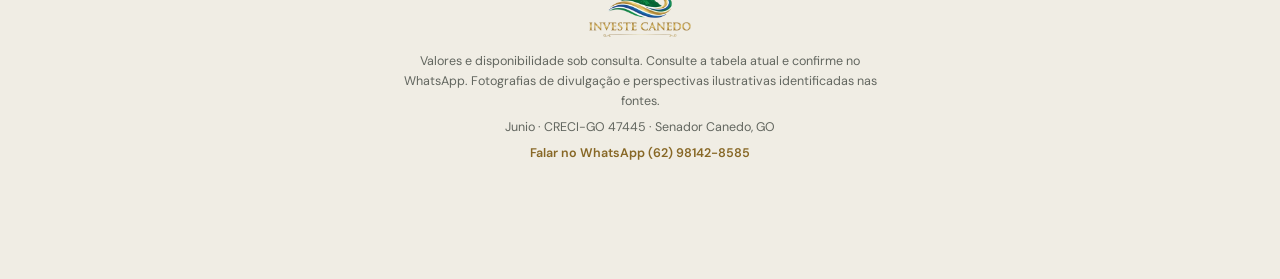
==== commit 554380db: "Redesign test portal homepage with light Investe Canedo identity and preserve catalog" ====
--- a/index.html
+++ b/index.html
@@ -1,17 +1,18 @@
 <!DOCTYPE html>
+
 <html lang="pt-BR">
 <head>
-<meta charset="UTF-8">
-<meta name="viewport" content="width=device-width, initial-scale=1.0, viewport-fit=cover">
-<title>Investe Canedo — Imóveis em Senador Canedo</title>
-<meta name="description" content="Lançamentos, apartamentos, casas e lotes em Senador Canedo e região.">
-<link rel="icon" href="favicon-32.png" sizes="32x32">
-<link rel="preconnect" href="https://fonts.googleapis.com">
-<link rel="preconnect" href="https://fonts.gstatic.com" crossorigin>
-<link href="https://fonts.googleapis.com/css2?family=Playfair+Display:wght@600;700;800&family=DM+Sans:wght@400;500;600;700&display=swap" rel="stylesheet">
-<link rel="stylesheet" href="styles.css">
+<meta charset="utf-8"/>
+<meta content="width=device-width, initial-scale=1.0, viewport-fit=cover" name="viewport"/>
+<title>Investe Canedo | Seu próximo projeto começa aqui</title>
+<meta content="Conheça imóveis, lançamentos e lotes em Senador Canedo e região. Veja o Reserva do Parque e converse com Junio." name="description"/>
+<link href="favicon-32.png" rel="icon" sizes="32x32"/>
+<link href="https://fonts.googleapis.com" rel="preconnect"/>
+<link crossorigin="" href="https://fonts.gstatic.com" rel="preconnect"/>
+<link href="https://fonts.googleapis.com/css2?family=Playfair+Display:wght@600;700;800&amp;family=DM+Sans:wght@400;500;600;700&amp;display=swap" rel="stylesheet"/>
+<link href="styles.css" rel="stylesheet"/>
 <!-- Google Analytics GA4 (propriedade Investe Canedo) -->
-<script async src="https://www.googletagmanager.com/gtag/js?id=G-TS22Q76W4Q"></script>
+<script async="" src="https://www.googletagmanager.com/gtag/js?id=G-TS22Q76W4Q"></script>
 <script>
   window.dataLayer = window.dataLayer || [];
   function gtag(){dataLayer.push(arguments);}
@@ -19,29 +20,24 @@
   gtag('config', 'G-TS22Q76W4Q');
 </script>
 <!-- Cloudflare Web Analytics (visitas) -->
-<script defer src='https://static.cloudflareinsights.com/beacon.min.js' data-cf-beacon='{"token": "aa598b2d3ddc476e83c06c3bd7ffb5d5"}'></script>
-</head>
-<body data-layout="netflix">
-
+<script data-cf-beacon='{"token": "aa598b2d3ddc476e83c06c3bd7ffb5d5"}' defer="" src="https://static.cloudflareinsights.com/beacon.min.js"></script>
+<meta content="noindex,nofollow" name="robots"/><meta content="Investe Canedo | Imóveis e novos projetos" property="og:title"/><meta content="Seu próximo projeto começa com um bom lugar. Conheça imóveis e lotes e fale com Junio." property="og:description"/><meta content="website" property="og:type"/><meta content="https://juniogost.github.io/investe-canedo-vitrine-teste/" property="og:url"/><meta content="https://juniogost.github.io/investe-canedo-vitrine-teste/assets/home-clara-previa.jpg" property="og:image"/><meta content="summary_large_image" name="twitter:card"/><link href="home-clara.css?v=1" rel="stylesheet"/></head>
+<body data-layout="claro">
 <header class="topbar">
-  <img class="brand" src="assets/logo-investe-canedo-Dipdh3-9.png" alt="Investe Canedo">
-  <a class="top-cta" id="wa-top" href="#" target="_blank" rel="noopener">WhatsApp</a>
-</header>
-
-<aside style="padding:16px 24px;background:#19362a;color:#effff1;text-align:center"><strong>NB em teste:</strong> <a style="color:#c5efcd" href="nb.html">Ipês, Scala, Recanto, Buritis e Reserva do Parque Canedo. Conferir tabelas e plantas →</a></aside>
+<img alt="Investe Canedo" class="brand" src="assets/logo-home-clara.webp"/>
+<a class="top-cta" href="#" id="wa-top" rel="noopener" target="_blank">WhatsApp</a>
+</header><nav aria-label="Navegação principal" class="main-nav"><a href="reserva-do-parque/">Reserva do Parque</a><a href="#imoveis">Imóveis</a><a href="nb.html">Loteamentos NB</a><a href="interesses-piloto.html">Seu interesse</a></nav>
+<aside class="test-notice">PRÉVIA EM TESTE · Nova apresentação da Investe Canedo.</aside>
 <main id="app"></main>
-
 <footer class="footer">
-  <img class="brand-footer" src="assets/logo-investe-canedo-Dipdh3-9.png" alt="Investe Canedo">
-  <p class="f-note">Valores da tabela vigente no portal, sujeitos a confirmação e disponibilidade. Imagens de divulgação; perspectivas ilustrativas.</p>
-  <p class="f-note">Junio · CRECI-GO 47445 · Senador Canedo, GO</p>
-  <p class="f-note"><a id="wa-footer" href="#" target="_blank" rel="noopener">Falar no WhatsApp (62) 98142-8585</a></p>
+<img alt="Investe Canedo" class="brand-footer" src="assets/logo-home-clara.webp"/>
+<p class="f-note">Valores e disponibilidade sob consulta. Consulte a tabela atual e confirme no WhatsApp. Fotografias de divulgação e perspectivas ilustrativas identificadas nas fontes.</p>
+<p class="f-note">Junio · CRECI-GO 47445 · Senador Canedo, GO</p>
+<p class="f-note"><a href="#" id="wa-footer" rel="noopener" target="_blank">Falar no WhatsApp (62) 98142-8585</a></p>
 </footer>
-
-<a id="wa-float" href="#" target="_blank" rel="noopener" aria-label="Falar no WhatsApp">
-  <svg viewBox="0 0 32 32" width="26" height="26" fill="#fff" aria-hidden="true"><path d="M16 3C9.4 3 4 8.4 4 15c0 2.1.6 4.2 1.6 6L4 29l8.2-1.5c1.2.5 2.5.8 3.8.8 6.6 0 12-5.4 12-12S22.6 3 16 3zm5.9 16.9c-.3.8-1.5 1.5-2.4 1.6-.6.1-1.4.2-4.1-.9-3.4-1.4-5.6-4.9-5.8-5.1-.2-.2-1.4-1.9-1.4-3.6s.9-2.5 1.2-2.9c.3-.3.7-.4.9-.4h.7c.2 0 .5-.1.8.6.3.8 1.1 2.6 1.2 2.8.1.2.2.4 0 .7-.1.2-.2.4-.4.6l-.6.7c-.2.2-.4.4-.2.8.2.4 1 1.7 2.2 2.7 1.5 1.4 2.8 1.8 3.2 2 .4.2.6.2.9-.1.2-.3 1-1.2 1.3-1.6.3-.4.5-.3.9-.2.4.1 2.2 1 2.6 1.2.4.2.6.3.7.4.1.3.1 1-.2 1.3z"/></svg>
+<a aria-label="Falar no WhatsApp" href="#" id="wa-float" rel="noopener" target="_blank">
+<svg aria-hidden="true" fill="#fff" height="26" viewbox="0 0 32 32" width="26"><path d="M16 3C9.4 3 4 8.4 4 15c0 2.1.6 4.2 1.6 6L4 29l8.2-1.5c1.2.5 2.5.8 3.8.8 6.6 0 12-5.4 12-12S22.6 3 16 3zm5.9 16.9c-.3.8-1.5 1.5-2.4 1.6-.6.1-1.4.2-4.1-.9-3.4-1.4-5.6-4.9-5.8-5.1-.2-.2-1.4-1.9-1.4-3.6s.9-2.5 1.2-2.9c.3-.3.7-.4.9-.4h.7c.2 0 .5-.1.8.6.3.8 1.1 2.6 1.2 2.8.1.2.2.4 0 .7-.1.2-.2.4-.4.6l-.6.7c-.2.2-.4.4-.2.8.2.4 1 1.7 2.2 2.7 1.5 1.4 2.8 1.8 3.2 2 .4.2.6.2.9-.1.2-.3 1-1.2 1.3-1.6.3-.4.5-.3.9-.2.4.1 2.2 1 2.6 1.2.4.2.6.3.7.4.1.3.1 1-.2 1.3z"></path></svg>
 </a>
-
 <script src="data.js"></script>
 <script src="app.js"></script>
 </body>
--- a/home-clara.css
+++ b/home-clara.css
@@ -0,0 +1 @@
+body[data-layout="claro"]{--ink:#faf7f0;--ink-2:#fff;--ink-3:#f0ede4;--txt:#17281f;--muted:#62665f;--gold:#8c6c2b;--gold-2:#876725;background:#faf7f0;color:#17281f}body[data-layout="claro"] .topbar{position:relative;max-width:1240px;margin:auto;background:transparent;border:0;padding:18px 28px}.brand{height:70px;width:150px;object-fit:contain}.brand-footer{height:65px;width:140px;object-fit:contain}.top-cta{background:#153f2c;color:#fff;padding:12px 20px;border-radius:5px}.test-notice{padding:9px 20px;background:#eee8d9;text-align:center;font-size:11px;letter-spacing:.04em;color:#615641}.main-nav{display:flex;gap:28px;max-width:1240px;margin:auto;padding:0 28px 18px;flex-wrap:wrap}.main-nav a{font-size:13px;font-weight:600;border-bottom:1px solid #c6c8ba;padding:8px 0;min-height:36px}main{max-width:1240px;margin:auto}.hero{display:grid;grid-template-columns:1fr 1fr;align-items:center;gap:38px;min-height:0;overflow:visible;padding:45px 28px 50px}.hero::after{display:none}.hero-inner{padding:0;max-width:none}.hero h1{font-family:Georgia,serif;font-size:clamp(35px,4.5vw,59px);font-weight:400;letter-spacing:-.035em;line-height:1.12;margin:16px 0 22px}.hero .hero-kicker{font-size:10px;font-weight:700;letter-spacing:.14em;color:#876725}.hero p{color:#485347;font-size:15px;line-height:1.7}.hero-visual{margin:0}.hero-visual img{width:100%;height:auto;border-radius:12px}.hero-visual figcaption{font-size:11px;color:#62665f;line-height:1.6;margin-top:9px}.hero-actions{display:flex;gap:12px;flex-wrap:wrap;align-items:center}.hero-cta{background:#153f2c;color:#fff;border-radius:5px;font-size:14px;font-weight:600;min-height:49px;padding:13px 19px}.hero-secondary{border:1px solid #9caa98;border-radius:5px;padding:12px 19px;min-height:49px;font-size:13px;color:#153f2c;font-weight:600}.hero .hero-note{font-size:11px;margin-top:18px;margin-bottom:0;color:#62665f}.home-feature{margin:0 28px 40px;background:#eee9dc;border-radius:12px;padding:32px;display:grid;grid-template-columns:1.1fr 1fr;gap:35px;align-items:center}.home-feature h2{font-family:Georgia,serif;font-weight:400;line-height:1.15;font-size:34px;margin:12px 0 16px}.home-feature p{font-size:14px;line-height:1.7;margin-bottom:18px}.home-feature img{width:100%;border-radius:8px}.home-feature .feature-note{font-size:11px;margin:12px 0 0;color:#62665f}.row{padding:24px 0 8px}.row-head{padding:0 28px 16px;gap:16px}.row-title{font-family:Georgia,serif;font-weight:400;font-size:30px}.row-tag{font-size:10px;margin-bottom:6px}.row-count{font-size:11px;white-space:nowrap}.rail{display:grid;grid-template-columns:repeat(3,minmax(0,1fr));gap:20px;overflow:visible;padding:0 28px 22px}.card{min-width:0;box-shadow:none;border:1px solid #deded2;background:#fff;border-radius:12px}.card-img{aspect-ratio:16/10}.card-body{padding:22px}.card-name{font-size:18px;line-height:1.35;display:block;margin-bottom:8px}.card-loc{font-size:12px}.card-price{font-size:18px;color:#153f2c}.card-price small{font-size:11px;line-height:1.7;margin-top:4px}.card-meta{color:#62665f;font-size:12px}.card-wa{min-height:46px;color:#153f2c;border:1px solid #8ca18b;border-radius:5px;font-size:13px;line-height:1.5;text-align:center}.badge{background:#fff9ed;color:#6a5120;border-color:#e4d9bd;font-size:9px}.block{background:#f0eee5;border:1px solid #deded2;border-radius:12px;margin:30px 28px;padding:28px}.block-title{font-family:Georgia,serif;font-weight:400;font-size:32px}.block-desc{color:#485347}.block .card{background:#fff}.block .rail{display:grid;grid-template-columns:repeat(auto-fit,minmax(230px,1fr));gap:18px;padding:4px 0}.block .card-open{background:#153f2c;color:#fff;min-height:46px;border-radius:5px}.footer{background:#f0ede4;border-top:1px solid #ddd8c8}.f-note{color:#62665f}#wa-float{background:#153f2c;box-shadow:0 4px 18px #17351e33}#imoveis{scroll-margin-top:20px}@media(max-width:760px){body[data-layout="claro"] .topbar{padding:12px 20px}.brand{width:130px;height:62px}.main-nav{padding:0 20px 12px;gap:8px 20px}.main-nav a{font-size:12px;min-height:42px;padding:9px 0}.hero{grid-template-columns:1fr;gap:25px;padding:28px 20px 35px}.hero h1{font-size:39px;line-height:1.13}.hero-actions>a{width:100%;text-align:center;justify-content:center}.hero .hero-kicker{font-size:9px;letter-spacing:.11em}.home-feature{grid-template-columns:1fr;margin:0 20px 30px;padding:25px;gap:22px}.home-feature h2{font-size:31px}.home-feature .hero-cta{display:flex;justify-content:center}.rail{grid-template-columns:1fr;padding:0 20px 10px;gap:20px}.row-head{padding:0 20px 16px;align-items:flex-start}.row-title{font-size:29px}.row-count{padding-top:22px}.block{margin:30px 20px;padding:24px 20px}.block .rail{grid-template-columns:1fr}.block-title{font-size:30px}.card-body{padding:22px}.card-name{font-size:21px}.card-img{aspect-ratio:16/10}.top-cta{font-size:12px;padding:11px 14px}.test-notice{font-size:10px}.hero-visual figcaption{font-size:10px}.footer{padding-top:30px}}
